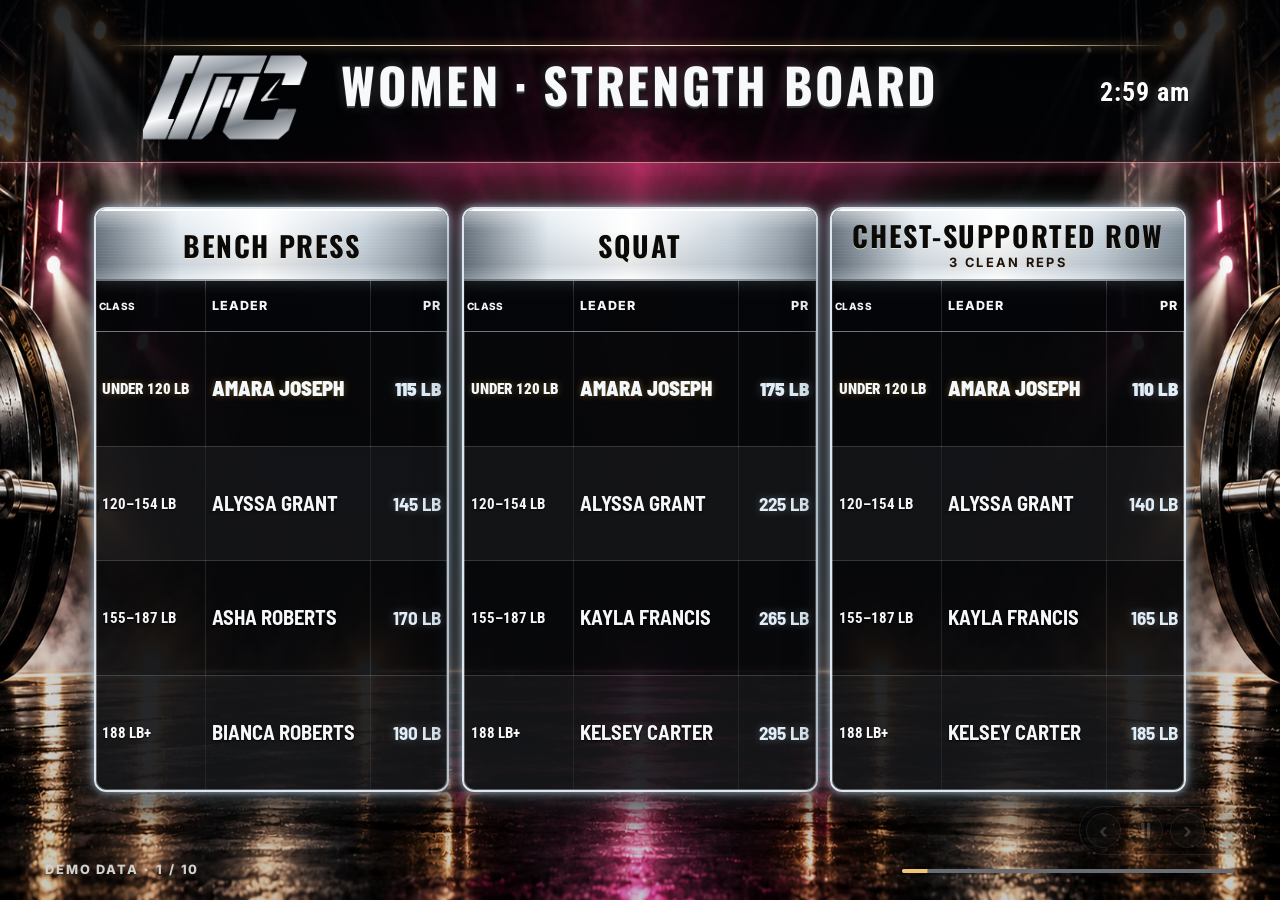
==== index.html @ 7887d88b "Load updated silver table styles" ====
<!doctype html>
<html lang="en">
<head>
  <meta charset="utf-8">
  <meta name="viewport" content="width=device-width, initial-scale=1, viewport-fit=cover">
  <meta name="theme-color" content="#08090b">
  <meta name="description" content="D’Dial Fitness Club strength leaderboard design preview with demo data.">
  <title>D’Dial Fitness Club — Leaderboard Preview</title>
  <link rel="preconnect" href="https://fonts.googleapis.com">
  <link rel="preconnect" href="https://fonts.gstatic.com" crossorigin>
  <link href="https://fonts.googleapis.com/css2?family=Barlow+Semi+Condensed:wght@600;700;800&family=Inter:wght@500;600;700;800&family=Oswald:wght@500;600;700&family=Roboto+Condensed:wght@500;600;700;800;900&display=swap" rel="stylesheet">
  <link rel="stylesheet" href="styles.css?v=silver-2">
</head>
<body>
  <video id="arenaVideo" class="arena-video" autoplay muted loop playsinline preload="metadata" poster="assets/ddial-arena-poster.jpg" aria-hidden="true" tabindex="-1">
    <source src="assets/ddial-arena-background-720p.webm" type="video/webm">
    <source src="assets/ddial-arena-background-720p.mp4" type="video/mp4">
  </video>
  <video id="sparksVideo" class="sparks-video" autoplay muted loop playsinline preload="metadata" aria-hidden="true" tabindex="-1">
    <source src="assets/arena-sparks-720p.mp4" type="video/mp4">
  </video>
  <header class="topbar">
    <div class="metal-logo" role="img" aria-label="D’Dial Fitness Club logo"></div>
    <h1 id="slideTitle">WOMEN · STRENGTH BOARD</h1>
    <time class="clock" id="clock">--:--</time>
  </header>
  <main class="board-shell"><div id="slideStage" class="slide-stage" aria-live="polite"></div></main>
  <footer class="footer-bar"><span id="slideLabel">DEMO DATA · 1 / 10</span><div class="progress-track"><div id="progressBar" class="progress-bar"></div></div></footer>
  <div class="control-panel" id="controls" aria-label="Leaderboard controls">
    <button class="control-btn" id="prevBtn" title="Previous slide" aria-label="Previous slide">‹</button>
    <button class="control-btn" id="pauseBtn" title="Pause playback" aria-label="Pause playback">Ⅱ</button>
    <button class="control-btn" id="nextBtn" title="Next slide" aria-label="Next slide">›</button>
    <button class="control-btn" id="fullscreenBtn" title="Fullscreen" aria-label="Fullscreen">⛶</button>
  </div>
  <script src="assets/records.js?v=b493afd3"></script>
  <script src="app.js?v=gold-board-1"></script>
</body>
</html>
---- styles.css ----
:root {
  --gold: #f1c476;
  --silver: #d7dde3;
  --bronze: #c58f68;
  --text: #f8f7f3;
  --muted: #b8bec4;
  --display: "Oswald", Impact, sans-serif;
  --records: "Roboto Condensed", "Arial Narrow", sans-serif;
  --names: "Barlow Semi Condensed", "Arial Narrow", sans-serif;
  --ui: "Inter", system-ui, sans-serif;
}
* { box-sizing: border-box; }
html, body { min-height: 100%; }
body {
  isolation: isolate;
  margin: 0; overflow: hidden; color: var(--text); font-family: var(--ui);
  background: #08090b url("assets/ddial-arena-poster.jpg") center / cover fixed no-repeat;
}
.arena-video, .sparks-video {
  position: fixed; inset: 0; z-index: 0;
  width: 100%; height: 100%; object-fit: cover; object-position: center;
  pointer-events: none; opacity: 0;
}
.arena-video.is-playing { opacity: 1; }
.sparks-video { z-index: 1; mix-blend-mode: screen; filter: saturate(.7); }
.sparks-video.is-playing { opacity: .20; }
body::before {
  content: ""; position: fixed; inset: 0; z-index: 2; pointer-events: none;
  background: linear-gradient(180deg, rgba(2,3,5,.16), rgba(3,4,6,.13) 55%, rgba(2,3,5,.4));
}
body::after {
  content: ""; position: fixed; inset: 0; z-index: 2; pointer-events: none; opacity: .14;
  background: repeating-linear-gradient(0deg, transparent 0 3px, rgba(255,255,255,.025) 4px 5px);
}
.topbar {
  position: relative; z-index: 5; height: 12.5vh; min-height: 92px; padding: 1.1vh 3.5vw;
  display: grid; grid-template-columns: 23% 1fr 23%; align-items: center; gap: 1vw;
  border-bottom: 1px solid rgba(220,226,231,.23);
  background: linear-gradient(180deg, rgba(4,5,7,.9), rgba(7,8,10,.55));
}
.metal-logo {
  width: min(100%, 280px); height: 100%; max-height: 94px;
  background: linear-gradient(165deg, #fcfdfe, #9299a1 22%, #f9fafc 41%, #777e85 57%, #e8eaed 76%, #9399a0);
  -webkit-mask: url("assets/dfc-logo-mask.png") left center / contain no-repeat;
  mask: url("assets/dfc-logo-mask.png") left center / contain no-repeat;
  filter: drop-shadow(0 5px 12px #000);
}
.topbar h1 {
  margin: 0; text-align: center; font: 700 clamp(24px, 3.2vw, 66px)/1 var(--display);
  letter-spacing: .055em; text-transform: uppercase; white-space: nowrap;
  color: #eceef0; text-shadow: 0 2px 14px #000;
}
.clock { justify-self: end; color: #e3e5e8; font: 700 clamp(20px, 2vw, 40px)/1 var(--records); letter-spacing: .04em; white-space: nowrap; }
.board-shell { position: relative; z-index: 3; height: 82vh; padding: 1.5vh 3.3vw 0; }
.slide-stage { position: relative; width: 100%; height: 100%; }
.slide { position: absolute; inset: 0; opacity: 0; visibility: hidden; pointer-events: none; transition: opacity .45s ease, visibility .45s; }
.slide.active { opacity: 1; visibility: visible; pointer-events: auto; }
.scene { position: relative; width: 100%; height: 100%; border-radius: 15px; overflow: hidden; border: 1px solid rgba(205,210,215,.28); background: linear-gradient(180deg, rgba(3,4,6,.17), rgba(3,4,5,.38)); box-shadow: inset 0 0 60px rgba(0,0,0,.35), 0 20px 60px #0009; }
.scene::before { content: ""; position: absolute; inset: 0; pointer-events: none; background: radial-gradient(ellipse 42% 55% at 50% 13%, rgba(255,224,174,.13), transparent), linear-gradient(90deg, transparent 49.9%, rgba(255,255,255,.028) 50%, transparent 50.1%); }
.division-scene { display: flex; flex-direction: column; align-items: center; padding: 1.4vh 3.5% 2.3vh; }
.top-three { width: 90%; height: 58%; display: flex; justify-content: center; align-items: flex-end; gap: 2%; position: relative; z-index: 1; }
.winner {
  position: relative; display: flex; flex-direction: column; align-items: center; justify-content: flex-end;
  width: 29%; height: 79%; padding: 0 1% 1%; text-align: center; min-width: 0;
  color: var(--metal); border: 2px solid var(--metal); border-bottom-width: 4px;
  clip-path: polygon(5% 0, 95% 0, 100% 6%, 100% 100%, 0 100%, 0 6%);
  background: linear-gradient(125deg, color-mix(in srgb, var(--metal) 26%, transparent), transparent 32%, #08090c 70%);
  box-shadow: inset 0 0 35px color-mix(in srgb, var(--metal) 20%, transparent);
}
.winner-1 { --metal: var(--gold); height: 100%; width: 32%; order: 2; z-index: 2; }
.winner-2 { --metal: var(--silver); order: 1; }
.winner-3 { --metal: var(--bronze); height: 76%; order: 3; }
.winner-rank { font: 900 clamp(48px, 6vw, 124px)/.84 var(--display); letter-spacing: -.02em; text-shadow: 0 2px 15px #000; }
.winner-1 .winner-rank { font-size: clamp(68px, 7vw, 150px); }
.winner-portrait { width: clamp(60px, 7vw, 135px); height: clamp(60px, 7vw, 135px); max-height: 28%; margin: 1% auto 2%; border: 3px solid var(--metal); border-radius: 50%; display: grid; place-items: center; overflow: hidden; color: #d9dbde; background: radial-gradient(circle at 50% 35%, #727984, #161a1e 74%); box-shadow: 0 0 25px color-mix(in srgb, var(--metal) 35%, transparent); }
.winner-portrait svg { width: 74%; height: 78%; align-self: end; }
.winner-portrait img { display: block; width: 100%; height: 100%; object-fit: cover; }
.winner h2 { margin: 0; max-width: 100%; color: #fafbfc; font: 800 clamp(17px, 1.9vw, 38px)/1 var(--display); text-transform: uppercase; white-space: nowrap; overflow: hidden; text-overflow: ellipsis; }
.winner-total { font: 900 clamp(20px, 2.45vw, 48px)/1 var(--display); white-space: nowrap; margin-top: .5vh; }
.winner-lifts { color: #c8c9c9; font: 700 clamp(9px, .79vw, 17px)/1.1 var(--ui); white-space: nowrap; margin-top: .4vh; }
.crown { position: absolute; top: 0; width: 18%; height: 15%; color: var(--gold); filter: drop-shadow(0 0 10px #dba858); }
.crown svg { width: 100%; height: 100%; }
.fourth-rank { position: relative; z-index: 1; width: 48%; height: 8%; min-height: 40px; margin: 1.5vh 0 1vh; }
.rank-columns { position: relative; z-index: 1; width: 100%; height: 27%; display: grid; grid-template-columns: 1fr 1fr; gap: 3%; }
.rank-column { display: grid; grid-template-rows: repeat(3, 1fr); gap: .6vh; min-height: 0; }
.rank-row { display: grid; grid-template-columns: 8% 1fr auto; align-items: center; gap: 2%; padding: .2vh 2.5%; height: 100%; min-height: 0; border: 1px solid rgba(190,196,202,.58); border-radius: 5px; background: linear-gradient(165deg, rgba(127,131,135,.43), rgba(15,17,19,.84) 36%, rgba(67,69,72,.54)); }
.rank-number { color: #e5e6e7; font: 900 clamp(20px, 2vw, 42px)/1 var(--display); }
.rank-name { color: #f5f6f7; font: 800 clamp(16px, 1.5vw, 31px)/1 var(--display); text-transform: uppercase; white-space: nowrap; overflow: hidden; text-overflow: ellipsis; }
.rank-row strong { color: var(--gold); font: 800 clamp(17px, 1.6vw, 34px)/1 var(--display); white-space: nowrap; }
.scoring-note { position: absolute; bottom: .35vh; left: 0; width: 100%; text-align: center; color: #c5c4c1; font: 700 clamp(9px, .72vw, 15px)/1 var(--ui); letter-spacing: .15em; }
.exercise-scene { padding: 3vh 1.8vw 2vh; }
.exercise-grid { display: grid; grid-template-columns: repeat(3, minmax(0, 1fr)); gap: 1.2vw; height: 94%; position: relative; z-index: 1; }
.exercise-table { min-width: 0; border: 1px solid rgba(205,210,214,.52); border-radius: 10px; overflow: hidden; background: rgba(4,5,7,.78); }
.exercise-table h2 { margin: 0; padding: .8vh 1vw; background: linear-gradient(90deg, #d4a863, #f4d696 46%, #ae7d43); color: #12100e; font: 900 clamp(25px, 2.35vw, 48px)/1 var(--display); text-align: center; letter-spacing: .055em; }
.exercise-table table { width: 100%; height: calc(100% - 4.4vh); border-collapse: collapse; table-layout: fixed; }
.exercise-table th { color: #bfc2c5; font: 800 clamp(11px, .9vw, 18px)/1 var(--ui); text-align: left; letter-spacing: .08em; border-bottom: 1px solid #91979e; }
.exercise-table th, .exercise-table td { padding: .25vh .32vw; white-space: nowrap; overflow: hidden; text-overflow: ellipsis; }
.exercise-table th:nth-child(1), .exercise-table td:nth-child(1) { width: 8%; text-align: center; }
.exercise-table th:nth-child(2), .exercise-table td:nth-child(2) { width: 35%; }
.exercise-table th:nth-child(3), .exercise-table td:nth-child(3) { width: 33%; }
.exercise-table th:nth-child(4), .exercise-table td:nth-child(4) { width: 24%; text-align: right; }
.exercise-table td { color: #f0f1f2; border-bottom: 1px solid rgba(205,210,215,.15); font: 700 clamp(12px, 1.04vw, 22px)/1 var(--display); }
.exercise-table tr:nth-child(even) td { background: rgba(219,223,228,.055); }
.exercise-table tbody tr:first-child td { color: var(--gold); font-weight: 900; }
.exercise-table td:last-child { color: #f3d79e; }
.footer-bar { position: relative; z-index: 3; height: 5.5vh; display: flex; align-items: center; justify-content: space-between; padding: 0 3.5vw; color: #d1d1d0; font: 800 clamp(11px, 1vw, 20px)/1 var(--ui); letter-spacing: .15em; }
.progress-track { width: min(26vw, 360px); height: 4px; border-radius: 8px; background: #686d73; overflow: hidden; }
.progress-bar { display: block; width: 100%; height: 100%; transform-origin: left; transform: scaleX(0); background: var(--gold); }
.control-panel { position: fixed; z-index: 20; right: 2vw; bottom: 5vh; display: flex; gap: 7px; padding: 6px; border: 1px solid #666b70; border-radius: 999px; background: #08090be8; opacity: .2; transition: opacity .2s; }
.control-panel:hover, .control-panel:focus-within { opacity: 1; }
.control-btn { cursor: pointer; width: 35px; height: 35px; border-radius: 50%; border: 1px solid #787d82; background: #212326; color: #f3f3f3; font: 700 21px/1 var(--ui); }
.control-btn:hover { color: var(--gold); border-color: var(--gold); }
@media (max-width: 1050px) {
  .topbar { grid-template-columns: 19% 1fr 18%; }
  .winner-lifts { display: none; }
  .exercise-table td { font-size: 1.3vw; }
}
@media (max-width: 700px) {
  body { overflow: auto; }
  .topbar { min-height: 68px; height: 9vh; padding: 6px 3vw; grid-template-columns: 19% 1fr 19%; }
  .topbar h1 { font-size: clamp(15px, 4vw, 24px); white-space: normal; }
  .clock { font-size: clamp(13px, 3.2vw, 18px); }
  .board-shell { height: max(84vh, 650px); padding: 1vh 2vw 0; }
  .division-scene { padding: 1vh 2% 2vh; }
  .top-three { width: 100%; height: 47%; gap: 1%; }
  .winner { width: 32%; padding-bottom: 4px; }
  .winner-1 { width: 34%; }
  .winner-rank, .winner-1 .winner-rank { font-size: clamp(39px, 10vw, 75px); }
  .winner-portrait { width: clamp(46px, 13vw, 80px); height: clamp(46px, 13vw, 80px); }
  .winner h2 { font-size: clamp(12px, 3.2vw, 22px); white-space: normal; }
  .winner-total { font-size: clamp(15px, 4vw, 27px); }
  .fourth-rank { width: 100%; height: 7%; }
  .rank-columns { height: 40%; grid-template-columns: 1fr; gap: .5vh; }
  .rank-column { gap: .5vh; }
  .rank-number { font-size: 20px; }
  .rank-name { font-size: clamp(15px, 3.6vw, 24px); }
  .rank-row strong { font-size: clamp(15px, 3.7vw, 23px); }
  .exercise-scene { overflow: auto; padding: 10px; }
  .exercise-grid { display: flex; flex-direction: column; height: auto; gap: 12px; padding-bottom: 20px; }
  .exercise-table { min-height: 360px; }
  .exercise-table h2 { font-size: 28px; }
  .exercise-table table { height: 320px; }
  .exercise-table td { font-size: 15px; }
  .footer-bar { min-height: 40px; }
}

/* Supplied gold, silver, and bronze podium artwork. Names and scores remain live text. */
.top-three { width: 94%; gap: 0; }
.winner, .winner-1, .winner-2, .winner-3 {
  display: block; flex: none; padding: 0; border: 0; clip-path: none;
  background: none; box-shadow: none; overflow: visible;
}
.winner-1 { width: 36%; height: 100%; }
.winner-2 { width: 32%; height: 86%; }
.winner-3 { width: 32%; height: 86%; }
.medal-art { display: block; width: 100%; height: 100%; object-fit: contain; }
.winner h2, .winner-total {
  position: absolute; left: 21%; width: 58%; margin: 0; padding: 0 2px;
  overflow: hidden; text-overflow: ellipsis; white-space: nowrap;
  text-align: center; text-shadow: 0 2px 4px #000, 0 0 8px #000;
}
.winner h2 { top: 60%; color: #f6f6f4; font-size: clamp(12px, 1.08vw, 22px); line-height: 1.1; }
.winner-total { top: 67%; color: #ffe0a1; font-size: clamp(17px, 1.7vw, 34px); line-height: 1.1; }
.winner-2 h2 { top: 60.5%; }
.winner-2 .winner-total { top: 73%; }
.winner-3 h2 { top: 59.6%; }
.winner-3 .winner-total { top: 68%; }
.winner-2 .winner-total { color: #e6e9ed; }
.winner-3 .winner-total { color: #e8b999; }
.winner-photo {
  position: absolute; left: 38%; top: 38%; width: 24%; height: 21%;
  border-radius: 46%; object-fit: cover; background: #151719;
}
.winner-2 .winner-photo, .winner-3 .winner-photo { top: 39%; }
@media (max-width: 700px) {
  .top-three { width: 100%; gap: 0; }
  .winner-1 { width: 36%; height: 100%; }
  .winner-2, .winner-3 { width: 32%; height: 82%; }
  .winner h2 { font-size: clamp(8px, 2.4vw, 16px); white-space: nowrap; }
  .winner-total { font-size: clamp(11px, 3vw, 20px); }
}

/* Taller transparent plaques keep the arena visible around the podium. */
.winner { display: flex; align-items: flex-end; justify-content: center; }
.podium-visual { position: relative; width: min(100%, 33vh); aspect-ratio: 700 / 929; flex: none; }
.winner-2 .podium-visual, .winner-3 .podium-visual { width: min(100%, 27.5vh); }
.medal-art { width: 100%; height: 100%; object-fit: fill; }
.winner-photo-frame {
  position: absolute; left: 33%; top: 36%; width: 34%; height: 25%;
  display: grid; place-items: end center; overflow: hidden;
  border-radius: 45% 45% 16% 16%; color: #dce0e4;
  background: linear-gradient(180deg, rgba(232,233,236,.12), rgba(0,0,0,.16));
  filter: drop-shadow(0 0 6px rgba(255,255,255,.25));
}
.winner-photo-frame svg { width: 100%; height: 100%; }
.winner-photo-frame img { width: 100%; height: 100%; object-fit: cover; }
.podium-visual h2 { top: 66.8%; left: 29%; width: 42%; font-size: clamp(8px, 1.02vw, 21px); line-height: 1.1; }
.podium-visual .winner-total { top: 74.5%; left: 26%; width: 48%; font-size: clamp(12px, 1.58vw, 32px); line-height: 1.1; }
.winner-2 .podium-visual h2, .winner-3 .podium-visual h2 { top: 66.8%; }
.winner-2 .podium-visual .winner-total, .winner-3 .podium-visual .winner-total { top: 74.5%; }
@media (max-width: 700px) {
  .podium-visual { width: min(100%, 33vh); }
  .winner-2 .podium-visual, .winner-3 .podium-visual { width: min(100%, 27.5vh); }
  .podium-visual h2 { font-size: clamp(7px, 2vw, 14px); }
  .podium-visual .winner-total { font-size: clamp(9px, 2.7vw, 18px); }
}

/* Keep the transparent plaques as one centered group, grounded in the arena. */
.top-three {
  width: min(100%, 96vh, 960px);
  display: grid;
  grid-template-columns: 1fr 1.16fr 1fr;
  gap: clamp(0px, .7vw, 12px);
  align-items: end;
  justify-items: center;
}
.winner, .winner-1, .winner-2, .winner-3 {
  width: 100%;
  justify-content: center;
  min-width: 0;
}
.winner-1 { height: 100%; }
.winner-2, .winner-3 { height: 86%; }
.podium-visual {
  isolation: isolate;
  filter: drop-shadow(0 16px 14px rgba(0,0,0,.8));
}
.podium-visual::before {
  content: "";
  position: absolute;
  left: 7%; bottom: 0;
  width: 86%; height: 8%;
  transform: translateY(38%) scaleX(1.28);
  border-radius: 50%;
  background: radial-gradient(ellipse, rgba(0,0,0,.9), rgba(0,0,0,.46) 45%, transparent 75%);
  filter: blur(7px);
  pointer-events: none;
}
.medal-art { position: relative; z-index: 1; }
.winner-photo-frame, .podium-visual h2, .podium-visual .winner-total { z-index: 2; }
.winner-1 .medal-art { filter: drop-shadow(0 0 7px rgba(241,196,118,.2)); }
.winner-2 .medal-art { filter: drop-shadow(0 0 6px rgba(215,221,227,.16)); }
.winner-3 .medal-art { filter: drop-shadow(0 0 6px rgba(197,143,104,.16)); }

/* Each slide resolves quickly, then remains still for the reading period. */
.slide.active .scene { animation: arenaEnter .5s ease-out both; }
.topbar h1.title-enter { animation: titleEnter .4s ease-out .12s both; }
.slide.active .winner-2, .slide.active .winner-3 {
  animation: podiumRise .46s cubic-bezier(.2,.8,.2,1) .32s both;
}
.slide.active .winner-1 {
  animation: podiumRise .5s cubic-bezier(.2,.8,.2,1) .64s both;
}
.winner-1 .podium-visual::after {
  content: "";
  position: absolute; z-index: 3; inset: 0;
  background: linear-gradient(108deg, transparent 35%, rgba(255,242,200,.28) 49%, transparent 63%);
  -webkit-mask: url("assets/podium-gold-tall.webp") center / 100% 100% no-repeat;
  mask: url("assets/podium-gold-tall.webp") center / 100% 100% no-repeat;
  transform: translateX(-120%);
  pointer-events: none;
}
.slide.active .winner-1 .podium-visual::after { animation: goldSweep .55s ease-in-out .91s both; }
.slide.active .rank-row {
  animation: rowEnter .26s ease-out both;
  animation-delay: calc(.72s + var(--rank-step) * .065s);
}
.slide.active .exercise-table { animation: tableEnter .36s ease-out both; }
.slide.active .exercise-table:nth-child(1) { animation-delay: .22s; }
.slide.active .exercise-table:nth-child(2) { animation-delay: .44s; }
.slide.active .exercise-table:nth-child(3) { animation-delay: .66s; }
.slide.active .exercise-table tbody tr:first-child td { animation: firstRowGlow .6s ease-out both; }
.slide.active .exercise-table:nth-child(1) tbody tr:first-child td { animation-delay: .58s; }
.slide.active .exercise-table:nth-child(2) tbody tr:first-child td { animation-delay: .8s; }
.slide.active .exercise-table:nth-child(3) tbody tr:first-child td { animation-delay: 1.02s; }
@keyframes arenaEnter { from { opacity: 0; } to { opacity: 1; } }
@keyframes titleEnter { from { opacity: 0; transform: translateY(5px); } to { opacity: 1; transform: translateY(0); } }
@keyframes podiumRise { from { opacity: 0; transform: translateY(16px); } to { opacity: 1; transform: translateY(0); } }
@keyframes goldSweep {
  0% { transform: translateX(-120%); opacity: 0; }
  20%, 80% { opacity: 1; }
  100% { transform: translateX(120%); opacity: 0; }
}
@keyframes rowEnter { from { opacity: 0; transform: translateY(5px); } to { opacity: 1; transform: translateY(0); } }
@keyframes tableEnter { from { opacity: 0; transform: translateY(8px); } to { opacity: 1; transform: translateY(0); } }
@keyframes firstRowGlow {
  from { background-color: rgba(241,196,118,.2); box-shadow: inset 0 0 12px rgba(241,196,118,.16); }
  to { background-color: transparent; box-shadow: none; }
}
@media (max-width: 700px) {
  .top-three { width: 100%; gap: 0; }
  .winner-2, .winner-3 { height: 82%; }
}
@media (prefers-reduced-motion: reduce) {
  .arena-video, .sparks-video { display: none; }
  .slide { transition: none; }
  .slide.active .scene, .topbar h1.title-enter,
  .slide.active .winner, .slide.active .winner-1 .podium-visual::after,
  .slide.active .rank-row, .slide.active .exercise-table,
  .slide.active .exercise-table tbody tr:first-child td { animation: none; }
  .control-panel { transition: none; }
}

/* The arena stays full bleed; the division is indicated below the header. */
body[data-sex="female"] {
  --division-glow: rgba(255, 77, 160, .32);
  --division-line: rgba(255, 105, 174, .22);
}
body[data-sex="male"] {
  --division-glow: rgba(60, 151, 255, .34);
  --division-line: rgba(103, 177, 255, .24);
}
.board-shell::before {
  content: "";
  position: absolute; z-index: 4;
  top: 0; left: 0; right: 0; height: 15vh;
  pointer-events: none;
  background:
    radial-gradient(ellipse 43% 75% at 50% 0, var(--division-glow, transparent), transparent 80%),
    linear-gradient(90deg, transparent 12%, var(--division-line, transparent) 50%, transparent 88%) top / 100% 2px no-repeat;
  filter: blur(5px);
}
.scene {
  border: 0;
  border-radius: 0;
  background: transparent;
  box-shadow: none;
}
.scene::before {
  background: radial-gradient(ellipse 42% 55% at 50% 13%, rgba(255,224,174,.08), transparent);
}

/* Float only the gold plaque; its floor shadow stays anchored. */
.winner-1::before {
  content: "";
  position: absolute; z-index: -1;
  bottom: -5px; left: 12%; width: 76%; height: 23px;
  border-radius: 50%;
  background: radial-gradient(ellipse, rgba(0,0,0,.88), rgba(0,0,0,.38) 50%, transparent 78%);
  filter: blur(8px);
  pointer-events: none;
}
.winner-1 .podium-visual::before { opacity: 0; }
.slide.active .winner-1 .podium-visual {
  animation: goldFloat 3.6s ease-in-out 1.2s infinite;
}
@keyframes goldFloat {
  0%, 100% { transform: translateY(0); }
  50% { transform: translateY(-8px); }
}
@media (prefers-reduced-motion: reduce) {
  .slide.active .winner-1 .podium-visual { animation: none; }
}

/* Three equal lift boards replace combined rankings on every slide. */
.topbar h1 {
  color: #fff;
  text-shadow: 0 2px 5px #000, 0 0 18px rgba(239,246,255,.48);
}
.clock { color: #f8fbff; text-shadow: 0 2px 5px #000, 0 0 12px rgba(228,240,251,.3); }
.exercise-scene,
.division-scene,
.summary-scene {
  display: block;
  padding: clamp(20px, 4.5vh, 58px) 1.6vw clamp(20px, 5vh, 62px);
}
.exercise-grid {
  width: 91%;
  height: 100%;
  margin-inline: auto;
  display: grid;
  grid-template-columns: repeat(3, minmax(0, 1fr));
  gap: clamp(10px, .85vw, 18px);
  align-items: stretch;
}
.exercise-table {
  display: flex;
  flex-direction: column;
  min-height: 0;
  border: 1px solid rgba(249,207,125,.78);
  border-radius: 8px;
  background:
    linear-gradient(130deg, rgba(255,255,255,.06), transparent 28%, rgba(200,212,224,.025) 68%, transparent),
    linear-gradient(160deg, rgba(27,31,37,.97), rgba(8,11,16,.96) 35%, rgba(22,26,32,.96));
  box-shadow: inset 0 1px rgba(255,245,206,.4), 0 19px 44px rgba(0,0,0,.6), 0 0 18px rgba(225,163,65,.16);
}
.table-title {
  min-height: clamp(85px, 13vh, 142px);
  display: flex;
  flex-direction: column;
  align-items: center;
  justify-content: center;
  padding: 1vh .7vw;
  border-bottom: 2px solid rgba(255,233,179,.8);
  background:
    linear-gradient(165deg, rgba(255,252,224,.82), transparent 21%, rgba(255,244,202,.27) 42%, transparent 53%),
    linear-gradient(105deg, #93642c, #f8d991 35%, #b9863e 62%, #f5cf80 84%, #805525);
  box-shadow: inset 0 2px rgba(255,248,218,.9), inset 0 -10px 16px rgba(71,42,13,.19), 0 4px 22px rgba(248,195,104,.26);
}
.exercise-table h2 {
  padding: 0;
  background: none;
  color: #241809;
  font: 700 clamp(26px, 2.2vw, 45px)/1.08 var(--display);
  text-align: center;
  text-wrap: balance;
  letter-spacing: .045em;
  text-shadow: 0 1px 0 rgba(255,250,223,.64), 0 2px 2px rgba(70,39,11,.2);
}
.table-title span {
  margin-top: .8vh;
  color: #463017;
  font: 700 clamp(11px, 1vw, 18px)/1 var(--ui);
  letter-spacing: .18em;
}
.exercise-table table {
  width: 100%;
  height: auto;
  flex: 1;
  table-layout: fixed;
  border-collapse: collapse;
}
.exercise-table thead { height: 10%; }
.exercise-table th {
  padding: .7vh .75vw;
  color: #e4e8ed;
  border-bottom: 1px solid rgba(244,198,116,.42);
  background: rgba(255,255,255,.025);
  font: 700 clamp(12px, .98vw, 20px)/1 var(--ui);
  letter-spacing: .13em;
}
.exercise-table th:first-child {
  padding-inline: .2vw;
  font-size: clamp(10px, .78vw, 15px);
  letter-spacing: .04em;
}
.exercise-table tbody tr { height: 22.5%; }
.exercise-table tbody tr:nth-child(even) td { background: rgba(196,207,220,.065); }
.exercise-table tbody tr:first-child {
  background: rgba(180,193,207,.055);
}
.exercise-table td {
  padding: .7vh .75vw;
  border-bottom: 1px solid rgba(207,216,227,.22);
  color: #fff;
  font: 800 clamp(22px, 1.8vw, 36px)/1.05 var(--records);
  text-transform: uppercase;
  overflow: hidden;
  text-overflow: ellipsis;
  white-space: nowrap;
  text-shadow: 0 1px 3px #000, 0 0 8px rgba(235,241,249,.12);
}
.exercise-table td:nth-child(2), .exercise-table td:last-child { font-family: var(--names); }
.exercise-table tbody tr:last-child td { border-bottom: 0; }
.exercise-table th:nth-child(1), .exercise-table td:nth-child(1) { width: 16%; text-align: center; }
.exercise-table th:nth-child(2), .exercise-table td:nth-child(2) { width: 59%; text-align: left; }
.exercise-table th:nth-child(3), .exercise-table td:nth-child(3) { width: 25%; text-align: right; }
.exercise-table td:last-child { color: #f8fbff; white-space: nowrap; }
.exercise-table tbody tr:first-child td {
  color: #fff;
  text-shadow: 0 2px 5px rgba(0,0,0,.8);
}
.exercise-table tbody tr:first-child td:last-child { color: #fff; }
.rank-badge {
  display: inline-grid;
  place-items: center;
  width: clamp(28px, 2.3vw, 47px);
  aspect-ratio: 1;
  border: 1px solid rgba(229,239,250,.68);
  border-radius: 50%;
  background: radial-gradient(circle at 32% 22%, rgba(255,255,255,.2), rgba(49,59,70,.2) 57%, rgba(3,5,9,.35));
  box-shadow: inset 0 1px rgba(255,255,255,.3), 0 0 9px rgba(218,233,246,.17);
}
.exercise-table tbody tr:first-child .rank-badge {
  border-color: rgba(238,245,252,.75);
  background: radial-gradient(circle at 36% 22%, rgba(255,255,255,.25), rgba(67,80,93,.18) 60%, rgba(3,5,9,.35));
  box-shadow: inset 0 1px rgba(255,255,255,.4), 0 0 10px rgba(218,233,246,.2);
}
.slide.active .exercise-table tbody tr:first-child td {
  animation: none;
}
@keyframes goldTypeGlow {
  0%, 100% { text-shadow: 0 1px 2px #000, 0 0 8px rgba(255,194,88,.43), 0 0 16px rgba(255,175,53,.2); }
  50% { text-shadow: 0 1px 2px #000, 0 0 12px rgba(255,218,134,.82), 0 0 26px rgba(255,184,57,.42); }
}
.summary-table th:nth-child(1), .summary-table td:nth-child(1) { width: 31%; text-align: left; }
.summary-table th:nth-child(2), .summary-table td:nth-child(2) { width: 47%; }
.summary-table th:nth-child(3), .summary-table td:nth-child(3) { width: 22%; }
.summary-table td { font-size: clamp(19px, 1.45vw, 29px); }
.summary-table td:first-child { font-size: clamp(15px, 1.1vw, 23px); }
.summary-table td:last-child { font-size: clamp(18px, 1.35vw, 28px); }
.summary-table td:first-child { font-weight: 700; }
.summary-table th, .summary-table td { padding-inline: .5vw; }
@media (max-width: 1050px) {
  .exercise-table td { font-size: clamp(14px, 1.5vw, 22px); }
  .summary-table td:first-child { font-size: clamp(12px, 1.18vw, 19px); }
}
@media (max-width: 700px) {
  .board-shell { height: 1210px; padding: 10px 2vw 0; }
  .exercise-scene, .division-scene, .summary-scene { padding: 15px 2vw; overflow: visible; }
  .exercise-grid { display: flex; flex-direction: column; width: 100%; height: 100%; gap: 12px; padding: 0; }
  .exercise-table { min-height: 0; flex: 1; }
  .table-title { min-height: 58px; padding: 8px; }
  .exercise-table h2 { font-size: 27px; }
  .exercise-table table { height: auto; }
  .exercise-table td { font-size: clamp(14px, 3.8vw, 20px); }
  .summary-table td:first-child { font-size: clamp(12px, 3.2vw, 17px); }
  .exercise-table th, .exercise-table td { padding: 3px 7px; }
  .rank-badge { width: 28px; }
}
@media (prefers-reduced-motion: reduce) {
  .slide.active .exercise-table tbody tr:first-child td { animation: none; }
}



/* Table palette and finish from the final two slides in preview v3.
   Keep the current data, columns, slide order, and TV-sized type. */
.exercise-table {
  border: 1px solid rgba(243, 205, 126, .88);
  border-radius: 10px;
  background: rgba(4, 5, 7, .82);
  box-shadow: 0 0 15px rgba(255, 193, 73, .24);
}
.table-title {
  box-sizing: border-box;
  height: clamp(72px, 7.5vh, 94px);
  min-height: clamp(72px, 7.5vh, 94px);
  flex: 0 0 clamp(72px, 7.5vh, 94px);
  padding: .5vh 1vw;
  border-bottom: 0;
  background:
    linear-gradient(163deg, rgba(255, 255, 249, .72), transparent 28%, rgba(255, 255, 255, .12) 49%, transparent 59%),
    linear-gradient(90deg, #e2a13b, #ffe29a 27%, #fff2bc 48%, #f8c95e 72%, #dc902b);
  box-shadow: inset 0 2px 0 rgba(255, 251, 223, .96), inset 0 -3px 0 rgba(100, 54, 7, .31), 0 3px 18px rgba(255, 194, 77, .4);
}
.exercise-table h2 {
  color: #201308;
  font-weight: 900;
  letter-spacing: .055em;
  text-shadow: none;
}
.table-title span { color: #201308; }
.exercise-table th {
  color: #bfc2c5;
  border-bottom: 1px solid #91979e;
  background: transparent;
  font-weight: 800;
  letter-spacing: .08em;
}
.exercise-table tbody tr:first-child { background: transparent; }
.exercise-table tbody tr:nth-child(even) td { background: rgba(219, 223, 228, .055); }
.exercise-table td {
  color: #f0f1f2;
  border-bottom: 1px solid rgba(205, 210, 215, .15);
  font-weight: 700;
  text-shadow: none;
}
.exercise-table tbody tr:first-child td {
  color: #ffdc83;
  font-weight: 900;
  text-shadow: 0 0 7px rgba(255, 189, 63, .35);
}
.exercise-table td:last-child,
.exercise-table tbody tr:first-child td:last-child { color: #ffe29a; }
.rank-badge,
.exercise-table tbody tr:first-child .rank-badge {
  width: auto;
  aspect-ratio: auto;
  border: 0;
  border-radius: 0;
  background: none;
  box-shadow: none;
}
@media (max-width: 700px) {
  .table-title { height: 78px; min-height: 78px; flex-basis: 78px; padding: 8px; }
}



/* Arena and table treatment based on the approved Strength Board mockup. */
body {
  background: #050609 url("assets/ddial-arena-reference.jpg") center center / 100% 100% fixed no-repeat;
}
body[data-sex="male"] {
  background-image: url("assets/ddial-arena-reference-men.jpg");
}
.arena-video, .sparks-video, .arena-video.is-playing, .sparks-video.is-playing {
  display: none;
}
body::before {
  background: linear-gradient(180deg, rgba(0,0,0,.1), transparent 28%, rgba(0,0,0,.16) 72%, rgba(0,0,0,.22));
}
.topbar {
  height: 18vh;
  min-height: 116px;
  padding: 2vh 3.5vw 1.2vh;
  border-bottom: 1px solid var(--division-line, rgba(255,105,174,.4));
  background: linear-gradient(180deg, rgba(1,2,4,.83), rgba(3,4,7,.72) 80%, rgba(7,4,10,.44));
  box-shadow: 0 1px 0 rgba(255,226,174,.45), 0 2px 18px var(--division-glow, rgba(255,77,160,.22));
}
.topbar::before {
  content: "";
  position: absolute;
  top: 5vh; left: 8%; right: 8%;
  height: 1px;
  pointer-events: none;
  background: linear-gradient(90deg, transparent, #f8dcb0 13%, #fff6df 50%, #f8dcb0 87%, transparent);
  box-shadow: 0 0 9px #ffc56f;
}
.topbar h1 {
  font-size: clamp(28px, 3.8vw, 72px);
  color: #f8f9fa;
  text-shadow: 0 2px 1px #4b5058, 0 5px 8px #000, 0 0 12px rgba(255,255,255,.28);
}
.clock {
  color: #fff;
  text-shadow: 0 2px 4px #000, 0 0 10px rgba(255,255,255,.3);
}
.board-shell {
  height: 76vh;
  padding: 0;
}
.board-shell::before {
  top: 0;
  height: 7vh;
  background: radial-gradient(ellipse 40% 80% at 50% 0, var(--division-glow, transparent), transparent 85%);
  filter: blur(8px);
}
.exercise-scene, .division-scene, .summary-scene {
  padding: 5vh 0 6vh;
}
.exercise-grid {
  width: 85.3%;
  gap: 1vw;
}
.exercise-table {
  border: 2px solid #DCE7EF;
  border-radius: 12px;
  background: linear-gradient(180deg, rgba(5,6,8,.93), rgba(9,10,13,.91));
  box-shadow: inset 0 0 0 1px rgba(245,250,255,.3), 0 0 9px rgba(210,230,245,.7), 0 0 28px rgba(175,205,230,.35), 0 18px 42px rgba(0,0,0,.72);
}
.table-title {
  background:
    repeating-linear-gradient(0deg, rgba(255,255,255,.035) 0 1px, transparent 1px 3px),
    linear-gradient(180deg, rgba(255,255,255,.5), transparent 29%, rgba(40,50,60,.12) 77%, rgba(255,255,255,.2)),
    linear-gradient(90deg, #68737E, #E2EAF0 24%, #FFFFFF 47%, #CCD6DE 76%, #7D8994);
  box-shadow: inset 0 2px rgba(255,255,255,.95), inset 0 -2px rgba(50,60,70,.45), 0 3px 12px rgba(200,220,235,.46);
}
.exercise-table h2 {
  color: #0b0a09;
  font-weight: 900;
  text-shadow: 0 1px rgba(255,247,213,.6);
}
.exercise-table th {
  color: #f3f5f7;
  border-bottom: 1px solid rgba(231,235,240,.48);
  background: rgba(4,5,8,.68);
  font-weight: 800;
}
.exercise-table th:not(:last-child), .exercise-table td:not(:last-child) {
  border-right: 1px solid rgba(207,215,226,.13);
}
.exercise-table td {
  color: #f6f7f9;
  border-bottom: 1px solid rgba(219,225,233,.22);
  text-shadow: 0 1px 2px rgba(0,0,0,.85);
}
.exercise-table tbody tr:nth-child(even) td { background: rgba(209,218,229,.055); }
.exercise-table tbody tr:first-child td { color: #F2F8FC; }
.exercise-table td:last-child, .exercise-table tbody tr:first-child td:last-child {
  color: #E2EEF7;
  text-shadow: 0 0 8px rgba(205,228,245,.33);
}
@media (max-width: 700px) {
  .topbar { height: 116px; min-height: 116px; }
  .board-shell { height: 1094px; }
  .exercise-scene, .division-scene, .summary-scene { padding: 24px 2vw; }
  .exercise-grid { width: 100%; gap: 12px; }
}

/* Scale the reference masthead and summary records for TV viewing. */
.metal-logo { margin-left: 7.7vw; transform: translateY(2vh); }
.topbar h1 { transform: translateY(1vh); }
.clock { margin-right: 3.5vw; transform: translateY(1vh); }
.summary-table td { font-size: clamp(20px, 1.6vw, 33px); }
.summary-table td:first-child { font-size: clamp(15px, 1.2vw, 24px); }
.summary-table td:last-child { font-size: clamp(19px, 1.48vw, 30px); }
@media (max-width: 700px) {
  .metal-logo { margin-left: 0; transform: none; }
  .clock { margin-right: 0; transform: none; }
  .topbar h1 { transform: none; }
}
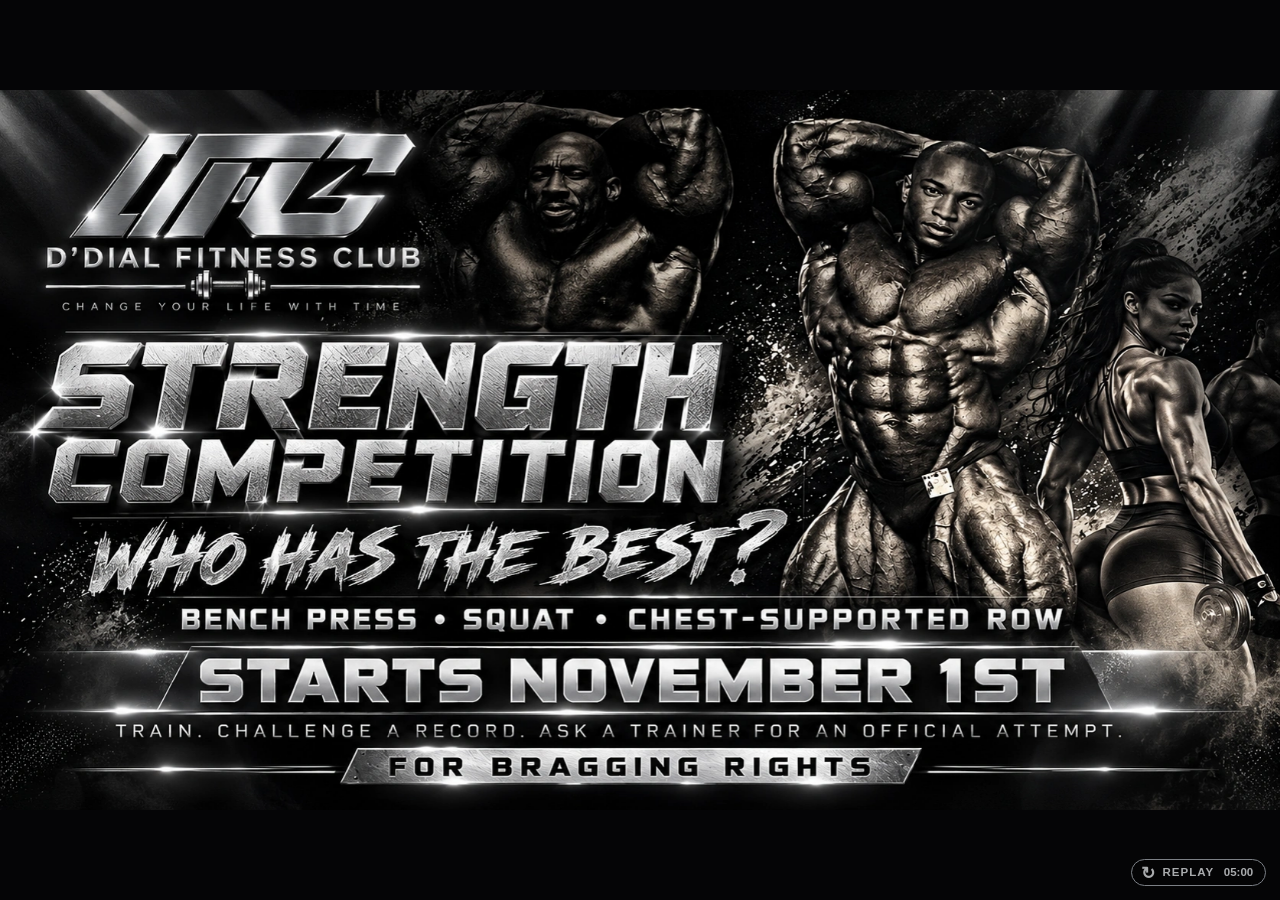
==== commit 8cb707fd: "Show animated strength competition teaser only" ====
--- a/index.html
+++ b/index.html
@@ -3,37 +3,35 @@
 <head>
   <meta charset="utf-8">
   <meta name="viewport" content="width=device-width, initial-scale=1, viewport-fit=cover">
-  <meta name="theme-color" content="#08090b">
-  <meta name="description" content="D’Dial Fitness Club strength leaderboard design preview with demo data.">
-  <title>D’Dial Fitness Club — Leaderboard Preview</title>
-  <link rel="preconnect" href="https://fonts.googleapis.com">
-  <link rel="preconnect" href="https://fonts.gstatic.com" crossorigin>
-  <link href="https://fonts.googleapis.com/css2?family=Barlow+Semi+Condensed:wght@600;700;800&family=Inter:wght@500;600;700;800&family=Oswald:wght@500;600;700&family=Roboto+Condensed:wght@500;600;700;800;900&display=swap" rel="stylesheet">
-  <link rel="stylesheet" href="styles.css?v=silver-2">
+  <meta name="theme-color" content="#050506">
+  <meta name="description" content="D’Dial Fitness Club strength competition starts November 1st. Bench press, squat and chest-supported row. For bragging rights.">
+  <title>D’Dial Fitness Club — Strength Competition</title>
+  <link rel="preload" as="image" href="assets/strength-competition-exact.webp">
+  <link rel="stylesheet" href="teaser.css?v=2">
 </head>
 <body>
-  <video id="arenaVideo" class="arena-video" autoplay muted loop playsinline preload="metadata" poster="assets/ddial-arena-poster.jpg" aria-hidden="true" tabindex="-1">
-    <source src="assets/ddial-arena-background-720p.webm" type="video/webm">
-    <source src="assets/ddial-arena-background-720p.mp4" type="video/mp4">
-  </video>
-  <video id="sparksVideo" class="sparks-video" autoplay muted loop playsinline preload="metadata" aria-hidden="true" tabindex="-1">
-    <source src="assets/arena-sparks-720p.mp4" type="video/mp4">
-  </video>
-  <header class="topbar">
-    <div class="metal-logo" role="img" aria-label="D’Dial Fitness Club logo"></div>
-    <h1 id="slideTitle">WOMEN · STRENGTH BOARD</h1>
-    <time class="clock" id="clock">--:--</time>
-  </header>
-  <main class="board-shell"><div id="slideStage" class="slide-stage" aria-live="polite"></div></main>
-  <footer class="footer-bar"><span id="slideLabel">DEMO DATA · 1 / 10</span><div class="progress-track"><div id="progressBar" class="progress-bar"></div></div></footer>
-  <div class="control-panel" id="controls" aria-label="Leaderboard controls">
-    <button class="control-btn" id="prevBtn" title="Previous slide" aria-label="Previous slide">‹</button>
-    <button class="control-btn" id="pauseBtn" title="Pause playback" aria-label="Pause playback">Ⅱ</button>
-    <button class="control-btn" id="nextBtn" title="Next slide" aria-label="Next slide">›</button>
-    <button class="control-btn" id="fullscreenBtn" title="Fullscreen" aria-label="Fullscreen">⛶</button>
-  </div>
-  <script src="assets/records.js?v=b493afd3"></script>
-  <script src="app.js?v=gold-board-1"></script>
+  <main class="screen">
+    <h1 class="visually-hidden">D’Dial Fitness Club Strength Competition</h1>
+    <p class="visually-hidden">Who has the best bench press, squat, or chest-supported row? Starts November 1st. Train, challenge a record, and ask a trainer for an official attempt. For bragging rights.</p>
+    <div class="poster is-playing" id="poster" role="img" aria-label="D’Dial Fitness Club Strength Competition. Who has the best bench press, squat, or chest-supported row? Starts November 1st. Train. Challenge a record. Ask a trainer for an official attempt. For bragging rights.">
+      <img class="poster-base" src="assets/strength-competition-exact.webp" alt="" draggable="false">
+      <img class="poster-piece photo" src="assets/strength-competition-exact.webp" alt="" draggable="false">
+      <img class="poster-piece logo" src="assets/strength-competition-exact.webp" alt="" draggable="false">
+      <img class="poster-piece strength" src="assets/strength-competition-exact.webp" alt="" draggable="false">
+      <img class="poster-piece competition" src="assets/strength-competition-exact.webp" alt="" draggable="false">
+      <img class="poster-piece question" src="assets/strength-competition-exact.webp" alt="" draggable="false">
+      <img class="poster-piece bench" src="assets/strength-competition-exact.webp" alt="" draggable="false">
+      <img class="poster-piece squat" src="assets/strength-competition-exact.webp" alt="" draggable="false">
+      <img class="poster-piece row" src="assets/strength-competition-exact.webp" alt="" draggable="false">
+      <img class="poster-piece date" src="assets/strength-competition-exact.webp" alt="" draggable="false">
+      <img class="poster-piece instructions" src="assets/strength-competition-exact.webp" alt="" draggable="false">
+      <img class="poster-piece badge" src="assets/strength-competition-exact.webp" alt="" draggable="false">
+      <img class="poster-finish" src="assets/strength-competition-exact.webp" alt="" draggable="false">
+    </div>
+    <button class="replay" id="replay" type="button" aria-label="Replay animation and restart the five-minute timer" title="Replay animation and restart the five-minute timer">
+      <span class="replay-icon" aria-hidden="true">↻</span> REPLAY <span id="remaining" class="remaining">05:00</span>
+    </button>
+  </main>
+  <script src="teaser.js?v=2"></script>
 </body>
 </html>
-
--- a/teaser.css
+++ b/teaser.css
@@ -0,0 +1,58 @@
+:root { color-scheme: dark; }
+* { box-sizing: border-box; }
+html, body { width: 100%; min-height: 100%; margin: 0; }
+body { background: #050506; color: #f5f6f7; font-family: Arial, Helvetica, sans-serif; overflow: hidden; }
+.screen { position: fixed; inset: 0; display: grid; place-items: center; overflow: hidden; }
+.poster { position: relative; width: min(100vw, 177.6833vh); aspect-ratio: 1672 / 941; overflow: hidden; background: #050506; isolation: isolate; }
+.poster img { position: absolute; inset: 0; width: 100%; height: 100%; object-fit: fill; pointer-events: none; user-select: none; }
+.poster-base { filter: brightness(.19) blur(2px); opacity: 0; }
+.poster-piece { opacity: 0; will-change: opacity, transform; }
+.photo { clip-path: polygon(32% 0, 100% 0, 100% 76%, 59% 76%, 59% 35%, 32% 35%); }
+.logo { clip-path: inset(0 65% 66% 0); }
+.strength { clip-path: inset(33.5% 42% 51.6% 0); transform-origin: 28% 41%; }
+.competition { clip-path: inset(47.6% 42% 40.5% 0); transform-origin: 29% 53%; }
+.question { clip-path: inset(58.2% 37% 28.7% 4%); transform-origin: 33% 64%; }
+.bench { clip-path: inset(70.7% 65.5% 22.2% 13.5%); transform-origin: 24% 74%; }
+.squat { clip-path: inset(70.7% 52.7% 22.2% 34.5%); transform-origin: 41% 74%; }
+.row { clip-path: inset(70.7% 14% 22.2% 47.3%); transform-origin: 67% 74%; }
+.date { clip-path: inset(77.1% 0 12.9% 0); }
+.instructions { clip-path: inset(86.3% 0 6.9% 0); transform-origin: 8% 90%; }
+.badge { clip-path: inset(91.2% 0 0 0); }
+.poster-finish { opacity: 0; }
+.is-playing .poster-base { animation: backgroundIn 1.35s ease-out both; }
+.is-playing .photo { animation: imageIn 1.5s .18s ease-out both; }
+.is-playing .logo { animation: imageIn .95s 1.05s ease-out both; }
+.is-playing .strength { animation: titleHit .48s 1.95s cubic-bezier(.16,.84,.24,1) both; }
+.is-playing .competition { animation: titleHit .48s 2.32s cubic-bezier(.16,.84,.24,1) both; }
+.is-playing .question { animation: imageIn .55s 3.72s ease-out both; }
+.is-playing .bench { animation: exerciseDrop .46s 4.33s cubic-bezier(.18,.78,.2,1) both; }
+.is-playing .squat { animation: exerciseDrop .46s 4.61s cubic-bezier(.18,.78,.2,1) both; }
+.is-playing .row { animation: exerciseDrop .5s 4.89s cubic-bezier(.18,.78,.2,1) both; }
+.is-playing .date { animation: imageIn .9s 6.66s ease-out both; }
+.is-playing .instructions { animation: typeReveal 1.25s 7.7s steps(44,end) both; }
+.is-playing .badge { animation: imageIn .75s 8.75s ease-out both; }
+.is-playing .poster-finish { animation: imageIn .4s 9.5s ease-in both; }
+@keyframes backgroundIn { from { opacity: 0; } to { opacity: 1; } }
+@keyframes imageIn { from { opacity: 0; } to { opacity: 1; } }
+@keyframes titleHit {
+  0% { opacity: 0; transform: scale(.035); filter: blur(9px) brightness(1.8); }
+  72% { opacity: 1; transform: scale(1.075); filter: blur(0) brightness(1.35); }
+  100% { opacity: 1; transform: scale(1); filter: none; }
+}
+@keyframes exerciseDrop {
+  0% { opacity: 0; transform: translateY(-3%) scale(1.52); filter: blur(5px); }
+  100% { opacity: 1; transform: translateY(0) scale(1); filter: none; }
+}
+@keyframes typeReveal {
+  0% { opacity: 1; clip-path: inset(86.3% 100% 6.9% 0); }
+  100% { opacity: 1; clip-path: inset(86.3% 0 6.9% 0); }
+}
+.replay { position: fixed; z-index: 5; right: max(14px, env(safe-area-inset-right)); bottom: max(14px, env(safe-area-inset-bottom)); display: flex; align-items: center; gap: .55em; border: 1px solid #afb5bd; border-radius: 999px; padding: .55em .75em; background: rgba(5,6,7,.83); color: #eff2f5; font: 700 clamp(11px, .9vw, 15px)/1 Arial, sans-serif; letter-spacing: .09em; cursor: pointer; opacity: .7; transition: opacity .2s, background .2s; }
+.replay:hover, .replay:focus-visible { opacity: 1; background: #15191c; outline-color: #fff; }
+.replay-icon { font-size: 1.5em; line-height: .7; }
+.remaining { min-width: 3.1em; font-variant-numeric: tabular-nums; letter-spacing: 0; }
+.visually-hidden { position: absolute; width: 1px; height: 1px; overflow: hidden; clip-path: inset(50%); white-space: nowrap; }
+@media (prefers-reduced-motion: reduce) {
+  .poster-base, .poster-piece { display: none; }
+  .poster-finish, .is-playing .poster-finish { opacity: 1; animation: none; }
+}
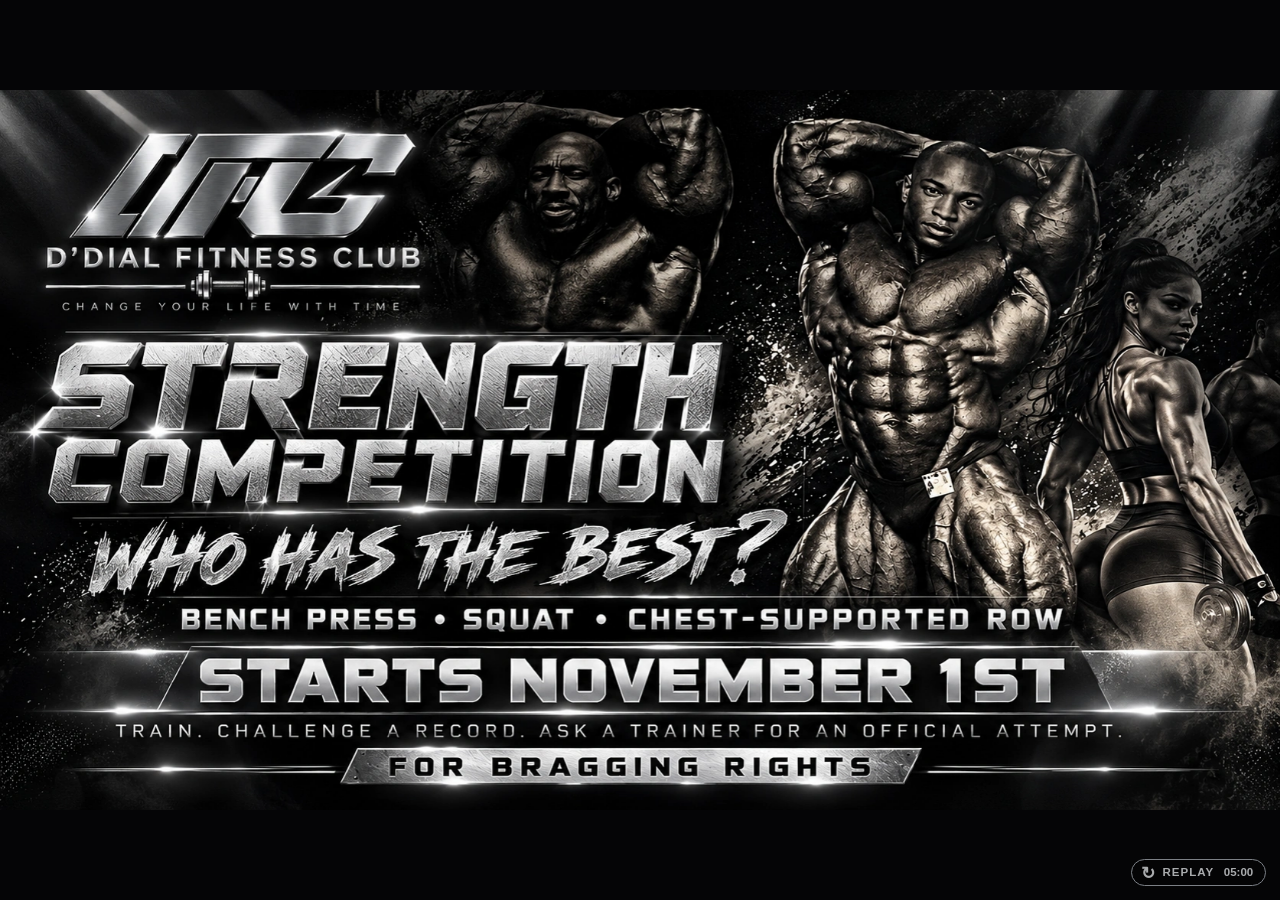
==== commit e67d6db9: "Keep lift labels hidden until their cues" ====
--- a/index.html
+++ b/index.html
@@ -7,7 +7,7 @@
   <meta name="description" content="D’Dial Fitness Club strength competition starts November 1st. Bench press, squat and chest-supported row. For bragging rights.">
   <title>D’Dial Fitness Club — Strength Competition</title>
   <link rel="preload" as="image" href="assets/strength-competition-exact.webp">
-  <link rel="stylesheet" href="teaser.css?v=2">
+  <link rel="stylesheet" href="teaser.css?v=4">
 </head>
 <body>
   <main class="screen">
--- a/teaser.css
+++ b/teaser.css
@@ -5,9 +5,9 @@
 .screen { position: fixed; inset: 0; display: grid; place-items: center; overflow: hidden; }
 .poster { position: relative; width: min(100vw, 177.6833vh); aspect-ratio: 1672 / 941; overflow: hidden; background: #050506; isolation: isolate; }
 .poster img { position: absolute; inset: 0; width: 100%; height: 100%; object-fit: fill; pointer-events: none; user-select: none; }
-.poster-base { filter: brightness(.19) blur(2px); opacity: 0; }
+.poster-base { clip-path: polygon(32% 0, 100% 0, 100% 70%, 59% 70%, 59% 35%, 32% 35%); filter: brightness(.19) blur(2px); opacity: 0; }
 .poster-piece { opacity: 0; will-change: opacity, transform; }
-.photo { clip-path: polygon(32% 0, 100% 0, 100% 76%, 59% 76%, 59% 35%, 32% 35%); }
+.photo { clip-path: polygon(32% 0, 100% 0, 100% 70%, 59% 70%, 59% 35%, 32% 35%); }
 .logo { clip-path: inset(0 65% 66% 0); }
 .strength { clip-path: inset(33.5% 42% 51.6% 0); transform-origin: 28% 41%; }
 .competition { clip-path: inset(47.6% 42% 40.5% 0); transform-origin: 29% 53%; }
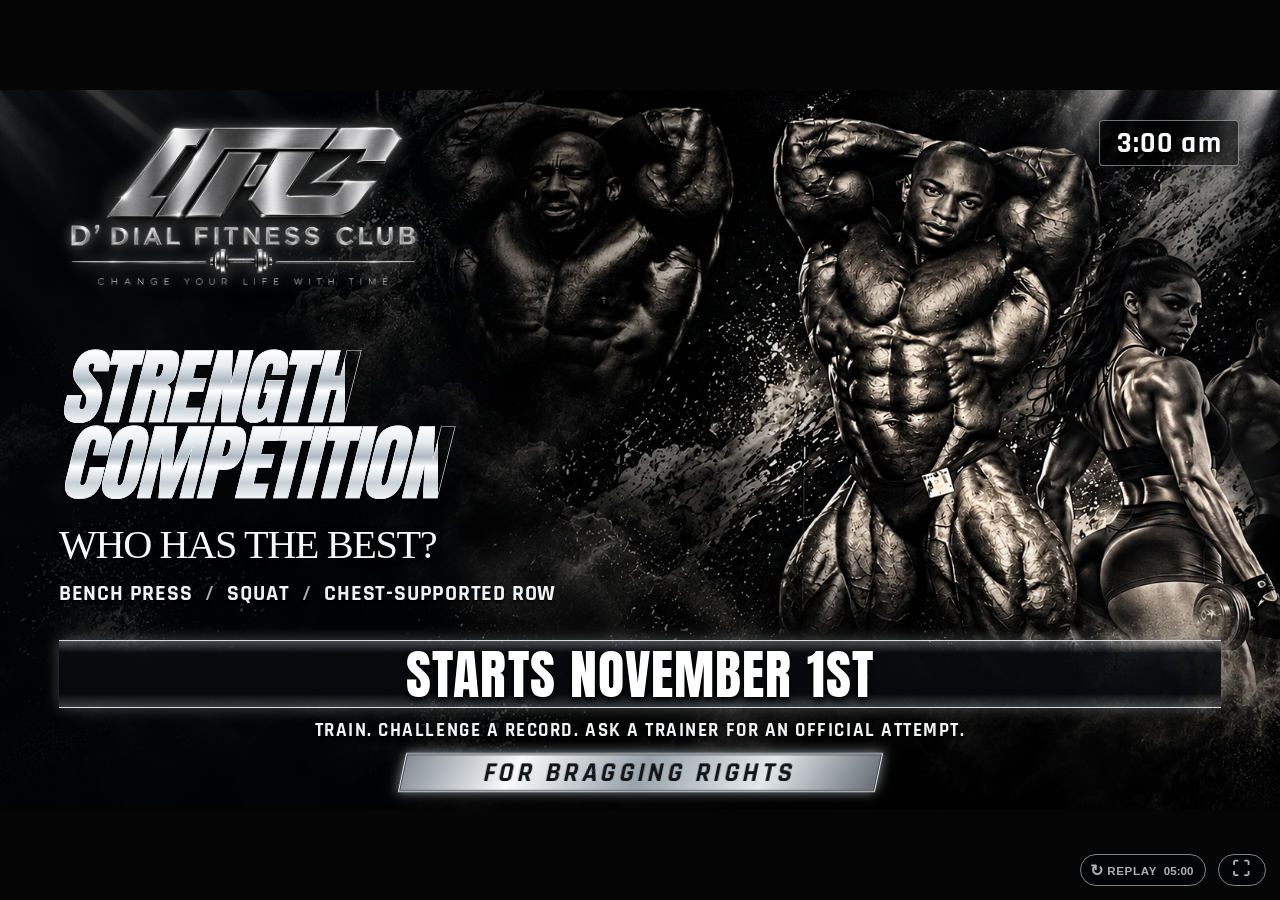
==== commit 068ae35b: "Recompose strength competition teaser around artwork" ====
--- a/index.html
+++ b/index.html
@@ -6,32 +6,37 @@
   <meta name="theme-color" content="#050506">
   <meta name="description" content="D’Dial Fitness Club strength competition starts November 1st. Bench press, squat and chest-supported row. For bragging rights.">
   <title>D’Dial Fitness Club — Strength Competition</title>
-  <link rel="preload" as="image" href="assets/strength-competition-exact.webp">
-  <link rel="stylesheet" href="teaser.css?v=4">
+  <link rel="preload" as="image" href="assets/strength-competition-background.webp">
+  <link rel="preload" as="image" href="assets/ddial-official-logo.webp">
+  <link rel="preconnect" href="https://fonts.googleapis.com">
+  <link rel="preconnect" href="https://fonts.gstatic.com" crossorigin>
+  <link href="https://fonts.googleapis.com/css2?family=Anton&family=Permanent+Marker&family=Rajdhani:wght@600;700&display=swap" rel="stylesheet">
+  <link rel="stylesheet" href="teaser.css?v=6">
 </head>
 <body>
   <main class="screen">
-    <h1 class="visually-hidden">D’Dial Fitness Club Strength Competition</h1>
-    <p class="visually-hidden">Who has the best bench press, squat, or chest-supported row? Starts November 1st. Train, challenge a record, and ask a trainer for an official attempt. For bragging rights.</p>
-    <div class="poster is-playing" id="poster" role="img" aria-label="D’Dial Fitness Club Strength Competition. Who has the best bench press, squat, or chest-supported row? Starts November 1st. Train. Challenge a record. Ask a trainer for an official attempt. For bragging rights.">
-      <img class="poster-base" src="assets/strength-competition-exact.webp" alt="" draggable="false">
-      <img class="poster-piece photo" src="assets/strength-competition-exact.webp" alt="" draggable="false">
-      <img class="poster-piece logo" src="assets/strength-competition-exact.webp" alt="" draggable="false">
-      <img class="poster-piece strength" src="assets/strength-competition-exact.webp" alt="" draggable="false">
-      <img class="poster-piece competition" src="assets/strength-competition-exact.webp" alt="" draggable="false">
-      <img class="poster-piece question" src="assets/strength-competition-exact.webp" alt="" draggable="false">
-      <img class="poster-piece bench" src="assets/strength-competition-exact.webp" alt="" draggable="false">
-      <img class="poster-piece squat" src="assets/strength-competition-exact.webp" alt="" draggable="false">
-      <img class="poster-piece row" src="assets/strength-competition-exact.webp" alt="" draggable="false">
-      <img class="poster-piece date" src="assets/strength-competition-exact.webp" alt="" draggable="false">
-      <img class="poster-piece instructions" src="assets/strength-competition-exact.webp" alt="" draggable="false">
-      <img class="poster-piece badge" src="assets/strength-competition-exact.webp" alt="" draggable="false">
-      <img class="poster-finish" src="assets/strength-competition-exact.webp" alt="" draggable="false">
+    <article class="poster is-playing" id="poster" aria-label="D’Dial strength competition teaser">
+      <img class="poster-background" src="assets/strength-competition-background.webp" alt="" draggable="false">
+      <header class="poster-header">
+        <img class="brand-logo" src="assets/ddial-official-logo.webp" alt="D’Dial Fitness Club" draggable="false">
+        <time class="clock" id="clock" aria-label="Current time">--:--</time>
+      </header>
+      <section class="hero-copy" aria-label="Strength competition">
+        <h1 class="hero-title"><span class="strength">STRENGTH</span><span class="competition">COMPETITION</span></h1>
+        <p class="question">WHO HAS THE BEST?</p>
+        <div class="lifts" aria-label="Competition lifts"><span>BENCH PRESS</span><b aria-hidden="true">/</b><span>SQUAT</span><b aria-hidden="true">/</b><span>CHEST-SUPPORTED ROW</span></div>
+      </section>
+      <section class="poster-footer" aria-label="Competition details">
+        <p class="date">STARTS NOVEMBER 1ST</p>
+        <p class="instructions">TRAIN. CHALLENGE A RECORD. ASK A TRAINER FOR AN OFFICIAL ATTEMPT.</p>
+        <p class="badge">FOR BRAGGING RIGHTS</p>
+      </section>
+    </article>
+    <div class="controls" aria-label="Teaser controls">
+      <button class="control" id="replay" type="button" aria-label="Replay animation and restart the five-minute timer" title="Replay animation and restart the five-minute timer"><span aria-hidden="true">↻</span> REPLAY <span id="remaining" class="remaining">05:00</span></button>
+      <button class="control fullscreen" id="fullscreen" type="button" aria-label="Enter fullscreen" title="Enter fullscreen">⛶</button>
     </div>
-    <button class="replay" id="replay" type="button" aria-label="Replay animation and restart the five-minute timer" title="Replay animation and restart the five-minute timer">
-      <span class="replay-icon" aria-hidden="true">↻</span> REPLAY <span id="remaining" class="remaining">05:00</span>
-    </button>
   </main>
-  <script src="teaser.js?v=2"></script>
+  <script src="teaser.js?v=3"></script>
 </body>
 </html>
--- a/teaser.css
+++ b/teaser.css
@@ -1,58 +1,49 @@
 :root { color-scheme: dark; }
 * { box-sizing: border-box; }
 html, body { width: 100%; min-height: 100%; margin: 0; }
-body { background: #050506; color: #f5f6f7; font-family: Arial, Helvetica, sans-serif; overflow: hidden; }
+body { background: #050506; color: #f6f7f8; overflow: hidden; font-family: Arial, sans-serif; }
 .screen { position: fixed; inset: 0; display: grid; place-items: center; overflow: hidden; }
-.poster { position: relative; width: min(100vw, 177.6833vh); aspect-ratio: 1672 / 941; overflow: hidden; background: #050506; isolation: isolate; }
-.poster img { position: absolute; inset: 0; width: 100%; height: 100%; object-fit: fill; pointer-events: none; user-select: none; }
-.poster-base { clip-path: polygon(32% 0, 100% 0, 100% 70%, 59% 70%, 59% 35%, 32% 35%); filter: brightness(.19) blur(2px); opacity: 0; }
-.poster-piece { opacity: 0; will-change: opacity, transform; }
-.photo { clip-path: polygon(32% 0, 100% 0, 100% 70%, 59% 70%, 59% 35%, 32% 35%); }
-.logo { clip-path: inset(0 65% 66% 0); }
-.strength { clip-path: inset(33.5% 42% 51.6% 0); transform-origin: 28% 41%; }
-.competition { clip-path: inset(47.6% 42% 40.5% 0); transform-origin: 29% 53%; }
-.question { clip-path: inset(58.2% 37% 28.7% 4%); transform-origin: 33% 64%; }
-.bench { clip-path: inset(70.7% 65.5% 22.2% 13.5%); transform-origin: 24% 74%; }
-.squat { clip-path: inset(70.7% 52.7% 22.2% 34.5%); transform-origin: 41% 74%; }
-.row { clip-path: inset(70.7% 14% 22.2% 47.3%); transform-origin: 67% 74%; }
-.date { clip-path: inset(77.1% 0 12.9% 0); }
-.instructions { clip-path: inset(86.3% 0 6.9% 0); transform-origin: 8% 90%; }
-.badge { clip-path: inset(91.2% 0 0 0); }
-.poster-finish { opacity: 0; }
-.is-playing .poster-base { animation: backgroundIn 1.35s ease-out both; }
-.is-playing .photo { animation: imageIn 1.5s .18s ease-out both; }
-.is-playing .logo { animation: imageIn .95s 1.05s ease-out both; }
-.is-playing .strength { animation: titleHit .48s 1.95s cubic-bezier(.16,.84,.24,1) both; }
-.is-playing .competition { animation: titleHit .48s 2.32s cubic-bezier(.16,.84,.24,1) both; }
-.is-playing .question { animation: imageIn .55s 3.72s ease-out both; }
-.is-playing .bench { animation: exerciseDrop .46s 4.33s cubic-bezier(.18,.78,.2,1) both; }
-.is-playing .squat { animation: exerciseDrop .46s 4.61s cubic-bezier(.18,.78,.2,1) both; }
-.is-playing .row { animation: exerciseDrop .5s 4.89s cubic-bezier(.18,.78,.2,1) both; }
-.is-playing .date { animation: imageIn .9s 6.66s ease-out both; }
-.is-playing .instructions { animation: typeReveal 1.25s 7.7s steps(44,end) both; }
-.is-playing .badge { animation: imageIn .75s 8.75s ease-out both; }
-.is-playing .poster-finish { animation: imageIn .4s 9.5s ease-in both; }
-@keyframes backgroundIn { from { opacity: 0; } to { opacity: 1; } }
-@keyframes imageIn { from { opacity: 0; } to { opacity: 1; } }
-@keyframes titleHit {
-  0% { opacity: 0; transform: scale(.035); filter: blur(9px) brightness(1.8); }
-  72% { opacity: 1; transform: scale(1.075); filter: blur(0) brightness(1.35); }
-  100% { opacity: 1; transform: scale(1); filter: none; }
-}
-@keyframes exerciseDrop {
-  0% { opacity: 0; transform: translateY(-3%) scale(1.52); filter: blur(5px); }
-  100% { opacity: 1; transform: translateY(0) scale(1); filter: none; }
-}
-@keyframes typeReveal {
-  0% { opacity: 1; clip-path: inset(86.3% 100% 6.9% 0); }
-  100% { opacity: 1; clip-path: inset(86.3% 0 6.9% 0); }
-}
-.replay { position: fixed; z-index: 5; right: max(14px, env(safe-area-inset-right)); bottom: max(14px, env(safe-area-inset-bottom)); display: flex; align-items: center; gap: .55em; border: 1px solid #afb5bd; border-radius: 999px; padding: .55em .75em; background: rgba(5,6,7,.83); color: #eff2f5; font: 700 clamp(11px, .9vw, 15px)/1 Arial, sans-serif; letter-spacing: .09em; cursor: pointer; opacity: .7; transition: opacity .2s, background .2s; }
-.replay:hover, .replay:focus-visible { opacity: 1; background: #15191c; outline-color: #fff; }
-.replay-icon { font-size: 1.5em; line-height: .7; }
-.remaining { min-width: 3.1em; font-variant-numeric: tabular-nums; letter-spacing: 0; }
-.visually-hidden { position: absolute; width: 1px; height: 1px; overflow: hidden; clip-path: inset(50%); white-space: nowrap; }
-@media (prefers-reduced-motion: reduce) {
-  .poster-base, .poster-piece { display: none; }
-  .poster-finish, .is-playing .poster-finish { opacity: 1; animation: none; }
-}
+.poster { container-type: inline-size; position: relative; width: min(100vw, 177.6833vh); aspect-ratio: 1672 / 941; overflow: hidden; isolation: isolate; background: #08090b; }
+.poster::after { content: ""; position: absolute; inset: 0; z-index: 1; pointer-events: none; background: linear-gradient(90deg,rgba(2,3,5,.8) 0%,rgba(2,3,5,.74) 23%,rgba(2,3,5,.28) 48%,transparent 67%),linear-gradient(0deg,rgba(0,0,0,.87),rgba(0,0,0,.1) 29%,transparent 42%); }
+.poster-background { position: absolute; inset: 0; width: 100%; height: 100%; object-fit: fill; opacity: 0; }
+.poster-header, .hero-copy, .poster-footer { position: absolute; z-index: 2; }
+.poster-header { inset: 0; height: 30%; pointer-events: none; }
+.brand-logo { position: absolute; inset-block-start: 1%; inset-inline-start: 3.5%; width: 31%; height: auto; opacity: 0; filter: drop-shadow(0 0 6px rgba(246,248,250,.28)); }
+.clock { position: absolute; inset-block-start: 14%; inset-inline-end: 3.2%; padding: .25em .55em; color: #f8f9fa; background: rgba(0,0,0,.52); border: 1px solid rgba(220,228,237,.5); border-radius: 4px; font: 700 2.3cqw/1 "Rajdhani", Arial, sans-serif; text-transform: lowercase; letter-spacing: .04em; white-space: nowrap; text-shadow: 0 2px 6px #000; opacity: 0; }
+.hero-copy { inset-block-start: 36%; inset-inline-start: 4.6%; width: 51%; display: flex; flex-direction: column; align-items: flex-start; }
+.hero-title { margin: 0; font: italic 400 6.5cqw/.91 "Anton",Impact,"Arial Black",sans-serif; letter-spacing: -.022em; text-transform: uppercase; white-space: nowrap; }
+.hero-title span { display: block; width: fit-content; opacity: 0; color: #f3f6f8; background: linear-gradient(180deg,#fff 0%,#e8edf1 22%,#aeb9c3 42%,#fff 55%,#c8d1d8 76%,#f9fbfd 100%); -webkit-background-clip: text; background-clip: text; -webkit-text-fill-color: transparent; -webkit-text-stroke: .65px #eaf0f4; filter: drop-shadow(1px 2px 0 rgba(69,77,84,.7)) drop-shadow(0 0 9px rgba(235,242,247,.45)); }
+.question { margin: .55em 0 0; color: #f7f8f9; font: 400 3.15cqw/1.08 "Permanent Marker",Impact,cursive; white-space: nowrap; letter-spacing: -.035em; text-shadow: 0 2px 7px rgba(0,0,0,.8); opacity: 0; transform-origin: left center; }
+.lifts { margin-block-start: 1.1cqw; display: flex; flex-wrap: wrap; align-items: baseline; column-gap: .55em; row-gap: .16em; max-width: 100%; color: #eff2f4; font: 700 1.75cqw/1.15 "Rajdhani","Arial Narrow",Arial,sans-serif; letter-spacing: .035em; text-shadow: 0 2px 3px #000; }
+.lifts span,.lifts b { opacity: 0; white-space: nowrap; }
+.lifts b { color: #a9b3bb; font-weight: 600; }
+.poster-footer { inset-inline: 4.6%; inset-block-end: 2.5%; display: flex; flex-direction: column; align-items: center; gap: .9cqw; text-align: center; }
+.date { width: 100%; margin: 0; padding: .08em .2em; color: #fff; background: linear-gradient(180deg,rgba(211,221,230,.32),rgba(8,11,15,.88) 18%,rgba(7,9,12,.9) 80%,rgba(229,235,240,.23)); border-block: 1px solid #d5dce2; box-shadow: 0 0 14px rgba(233,237,241,.28); font: 400 4.25cqw/1.05 "Anton",Impact,sans-serif; letter-spacing: .02em; white-space: nowrap; text-shadow: 0 3px 6px #000; opacity: 0; }
+.instructions { margin: 0; color: #f1f3f5; font: 700 1.5cqw/1.15 "Rajdhani",Arial,sans-serif; letter-spacing: .08em; text-shadow: 0 2px 5px #000; opacity: 0; }
+.badge { margin: 0; min-width: 41%; padding: .22em 1em .16em; color: #111417; background: linear-gradient(110deg,#858d94,#f8fafc 24%,#9aa3ab 50%,#e3e8eb 76%,#686f77); border: 1px solid #eceff1; box-shadow: inset 0 0 0 1px #41474f,0 0 11px rgba(238,242,247,.6),0 4px 14px #000; font: 700 2.1cqw/1 "Rajdhani",Arial,sans-serif; letter-spacing: .13em; white-space: nowrap; transform: skewX(-12deg); opacity: 0; }
+.controls { position: fixed; z-index: 5; inset-inline-end: max(14px, env(safe-area-inset-right)); inset-block-end: max(14px, env(safe-area-inset-bottom)); display: flex; gap: 12px; }
+.control { border: 1px solid #aeb6be; border-radius: 999px; padding: .55em .75em; background: rgba(5,6,7,.86); color: #f0f3f5; font: 700 clamp(11px,.9vw,15px)/1 Arial,sans-serif; letter-spacing: .06em; cursor: pointer; opacity: .72; transition: opacity .2s,background .2s; }
+.control:hover,.control:focus-visible { opacity: 1; background: #1b2024; outline-color: #fff; }
+.control span:first-child { font-size: 1.4em; vertical-align: -.06em; }
+.remaining { min-width: 3.1em; display: inline-block; font-variant-numeric: tabular-nums; letter-spacing: 0; }
+.fullscreen { font-size: clamp(17px,1.4vw,22px); line-height: .6; }
+.is-playing .poster-background { animation: fadeIn 1.45s ease-out both; }
+.is-playing .brand-logo { animation: fadeIn .85s .9s ease-out both; }
+.is-playing .clock { animation: fadeIn .6s 1.1s ease-out both; }
+.is-playing .strength { animation: impact .52s 1.9s cubic-bezier(.12,.75,.2,1) both; }
+.is-playing .competition { animation: impact .52s 2.28s cubic-bezier(.12,.75,.2,1) both; }
+.is-playing .question { animation: fadeIn .6s 3.65s ease-out both; }
+.is-playing .lifts span:nth-of-type(1) { animation: settle .5s 4.4s ease-out both; }
+.is-playing .lifts b:nth-of-type(1) { animation: fadeIn .3s 4.62s ease-out both; }
+.is-playing .lifts span:nth-of-type(2) { animation: settle .5s 4.72s ease-out both; }
+.is-playing .lifts b:nth-of-type(2) { animation: fadeIn .3s 4.95s ease-out both; }
+.is-playing .lifts span:nth-of-type(3) { animation: settle .55s 5.04s ease-out both; }
+.is-playing .date { animation: fadeIn 1s 6.7s ease-out both; }
+.is-playing .instructions { animation: typeIn 1.2s 7.8s steps(52,end) both; }
+.is-playing .badge { animation: badgeIn .7s 8.85s ease-out both; }
+@keyframes fadeIn { from { opacity: 0; } to { opacity: 1; } }
+@keyframes impact { 0% { opacity: 0; transform: scale(.04); filter: blur(8px); } 72% { opacity: 1; transform: scale(1.07); filter: brightness(1.3); } 100% { opacity: 1; transform: scale(1); filter: none; } }
+@keyframes settle { from { opacity: 0; transform: scale(1.52) translateY(-.25em); filter: blur(3px); } to { opacity: 1; transform: scale(1); filter: none; } }
+@keyframes typeIn { from { opacity: 1; clip-path: inset(0 100% 0 0); } to { opacity: 1; clip-path: inset(0 0 0 0); } }
+@keyframes badgeIn { from { opacity: 0; transform: skewX(-12deg) translateY(.5em); } to { opacity: 1; transform: skewX(-12deg); } }
+@media (prefers-reduced-motion: reduce) { .is-playing .poster-background,.is-playing .brand-logo,.is-playing .clock,.is-playing .strength,.is-playing .competition,.is-playing .question,.is-playing .lifts span,.is-playing .lifts b,.is-playing .date,.is-playing .instructions,.is-playing .badge { animation: none; opacity: 1; } }
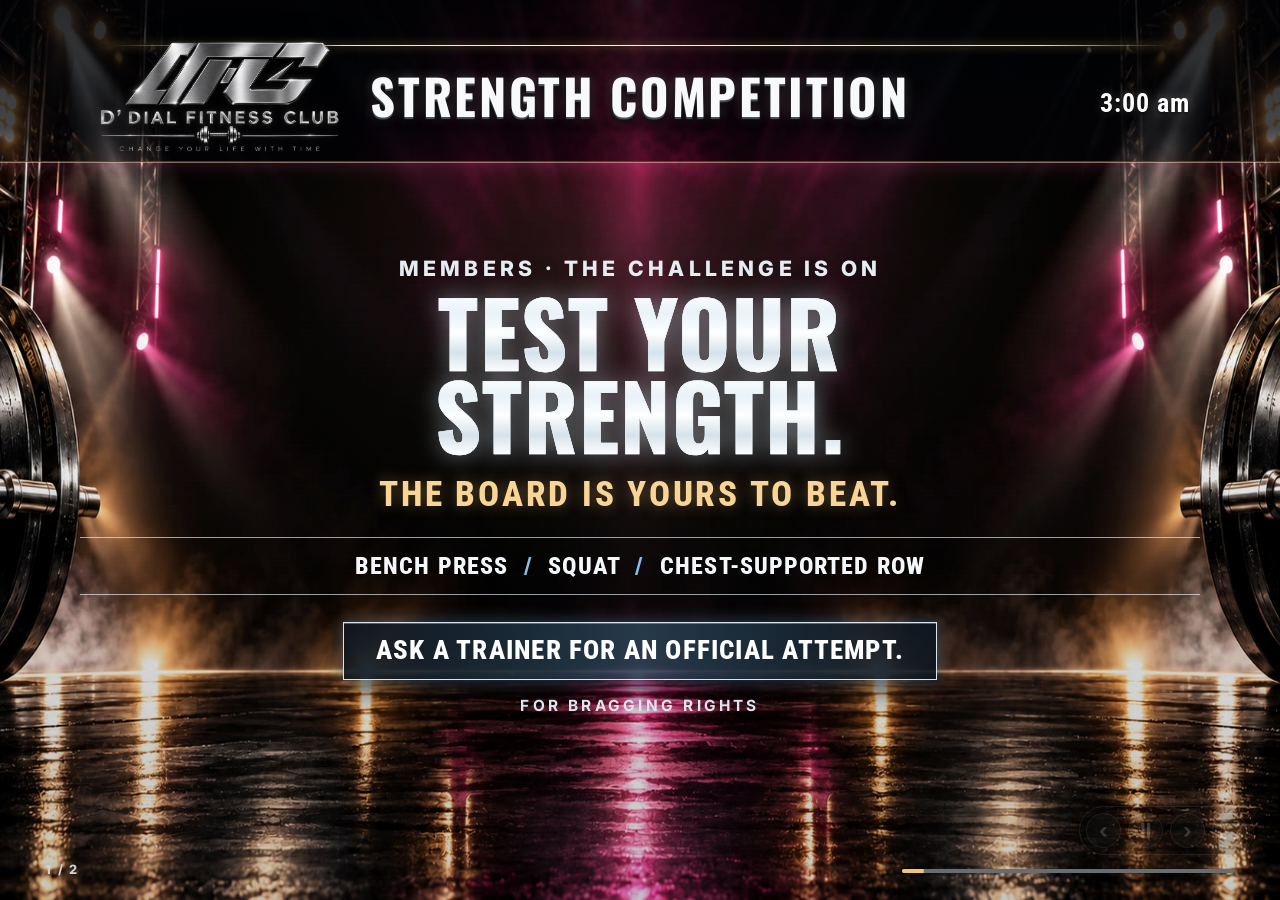
==== commit 501c57d7: "Launch strength challenge and first verified bench result" ====
--- a/index.html
+++ b/index.html
@@ -3,40 +3,36 @@
 <head>
   <meta charset="utf-8">
   <meta name="viewport" content="width=device-width, initial-scale=1, viewport-fit=cover">
-  <meta name="theme-color" content="#050506">
-  <meta name="description" content="D’Dial Fitness Club strength competition starts November 1st. Bench press, squat and chest-supported row. For bragging rights.">
-  <title>D’Dial Fitness Club — Strength Competition</title>
-  <link rel="preload" as="image" href="assets/strength-competition-background.webp">
-  <link rel="preload" as="image" href="assets/ddial-official-logo.webp">
+  <meta name="theme-color" content="#08090b">
+  <meta name="description" content="Test your strength in bench press, squat, and chest-supported row at D’Dial Fitness Club.">
+  <title>D’Dial Fitness Club — Strength Board</title>
   <link rel="preconnect" href="https://fonts.googleapis.com">
   <link rel="preconnect" href="https://fonts.gstatic.com" crossorigin>
-  <link href="https://fonts.googleapis.com/css2?family=Anton&family=Permanent+Marker&family=Rajdhani:wght@600;700&display=swap" rel="stylesheet">
-  <link rel="stylesheet" href="teaser.css?v=6">
+  <link href="https://fonts.googleapis.com/css2?family=Barlow+Semi+Condensed:wght@600;700;800&family=Inter:wght@500;600;700;800&family=Oswald:wght@500;600;700&family=Roboto+Condensed:wght@500;600;700;800;900&display=swap" rel="stylesheet">
+  <link rel="stylesheet" href="styles.css?v=challenge-3">
 </head>
 <body>
-  <main class="screen">
-    <article class="poster is-playing" id="poster" aria-label="D’Dial strength competition teaser">
-      <img class="poster-background" src="assets/strength-competition-background.webp" alt="" draggable="false">
-      <header class="poster-header">
-        <img class="brand-logo" src="assets/ddial-official-logo.webp" alt="D’Dial Fitness Club" draggable="false">
-        <time class="clock" id="clock" aria-label="Current time">--:--</time>
-      </header>
-      <section class="hero-copy" aria-label="Strength competition">
-        <h1 class="hero-title"><span class="strength">STRENGTH</span><span class="competition">COMPETITION</span></h1>
-        <p class="question">WHO HAS THE BEST?</p>
-        <div class="lifts" aria-label="Competition lifts"><span>BENCH PRESS</span><b aria-hidden="true">/</b><span>SQUAT</span><b aria-hidden="true">/</b><span>CHEST-SUPPORTED ROW</span></div>
-      </section>
-      <section class="poster-footer" aria-label="Competition details">
-        <p class="date">STARTS NOVEMBER 1ST</p>
-        <p class="instructions">TRAIN. CHALLENGE A RECORD. ASK A TRAINER FOR AN OFFICIAL ATTEMPT.</p>
-        <p class="badge">FOR BRAGGING RIGHTS</p>
-      </section>
-    </article>
-    <div class="controls" aria-label="Teaser controls">
-      <button class="control" id="replay" type="button" aria-label="Replay animation and restart the five-minute timer" title="Replay animation and restart the five-minute timer"><span aria-hidden="true">↻</span> REPLAY <span id="remaining" class="remaining">05:00</span></button>
-      <button class="control fullscreen" id="fullscreen" type="button" aria-label="Enter fullscreen" title="Enter fullscreen">⛶</button>
-    </div>
-  </main>
-  <script src="teaser.js?v=3"></script>
+  <video id="arenaVideo" class="arena-video" autoplay muted loop playsinline preload="metadata" poster="assets/ddial-arena-poster.jpg" aria-hidden="true" tabindex="-1">
+    <source src="assets/ddial-arena-background-720p.webm" type="video/webm">
+    <source src="assets/ddial-arena-background-720p.mp4" type="video/mp4">
+  </video>
+  <video id="sparksVideo" class="sparks-video" autoplay muted loop playsinline preload="metadata" aria-hidden="true" tabindex="-1">
+    <source src="assets/arena-sparks-720p.mp4" type="video/mp4">
+  </video>
+  <header class="topbar">
+    <img class="official-logo" src="assets/ddial-official-logo.webp" alt="D’Dial Fitness Club">
+    <h1 id="slideTitle">STRENGTH COMPETITION</h1>
+    <time class="clock" id="clock">--:--</time>
+  </header>
+  <main class="board-shell"><div id="slideStage" class="slide-stage" aria-live="polite"></div></main>
+  <footer class="footer-bar"><span id="slideLabel">1 / 2</span><div class="progress-track"><div id="progressBar" class="progress-bar"></div></div></footer>
+  <div class="control-panel" id="controls" aria-label="Leaderboard controls">
+    <button class="control-btn" id="prevBtn" title="Previous slide" aria-label="Previous slide">‹</button>
+    <button class="control-btn" id="pauseBtn" title="Pause playback" aria-label="Pause playback">Ⅱ</button>
+    <button class="control-btn" id="nextBtn" title="Next slide" aria-label="Next slide">›</button>
+    <button class="control-btn" id="fullscreenBtn" title="Fullscreen" aria-label="Fullscreen">⛶</button>
+  </div>
+  <script src="assets/records.js?v=challenge-2"></script>
+  <script src="app.js?v=challenge-3"></script>
 </body>
 </html>
--- a/styles.css
+++ b/styles.css
@@ -0,0 +1,808 @@
+:root {
+  --gold: #f1c476;
+  --silver: #d7dde3;
+  --bronze: #c58f68;
+  --text: #f8f7f3;
+  --muted: #b8bec4;
+  --display: "Oswald", Impact, sans-serif;
+  --records: "Roboto Condensed", "Arial Narrow", sans-serif;
+  --names: "Barlow Semi Condensed", "Arial Narrow", sans-serif;
+  --ui: "Inter", system-ui, sans-serif;
+}
+* { box-sizing: border-box; }
+html, body { min-height: 100%; }
+body {
+  isolation: isolate;
+  margin: 0; overflow: hidden; color: var(--text); font-family: var(--ui);
+  background: #08090b url("assets/ddial-arena-poster.jpg") center / cover fixed no-repeat;
+}
+.arena-video, .sparks-video {
+  position: fixed; inset: 0; z-index: 0;
+  width: 100%; height: 100%; object-fit: cover; object-position: center;
+  pointer-events: none; opacity: 0;
+}
+.arena-video.is-playing { opacity: 1; }
+.sparks-video { z-index: 1; mix-blend-mode: screen; filter: saturate(.7); }
+.sparks-video.is-playing { opacity: .20; }
+body::before {
+  content: ""; position: fixed; inset: 0; z-index: 2; pointer-events: none;
+  background: linear-gradient(180deg, rgba(2,3,5,.16), rgba(3,4,6,.13) 55%, rgba(2,3,5,.4));
+}
+body::after {
+  content: ""; position: fixed; inset: 0; z-index: 2; pointer-events: none; opacity: .14;
+  background: repeating-linear-gradient(0deg, transparent 0 3px, rgba(255,255,255,.025) 4px 5px);
+}
+.topbar {
+  position: relative; z-index: 5; height: 12.5vh; min-height: 92px; padding: 1.1vh 3.5vw;
+  display: grid; grid-template-columns: 23% 1fr 23%; align-items: center; gap: 1vw;
+  border-bottom: 1px solid rgba(220,226,231,.23);
+  background: linear-gradient(180deg, rgba(4,5,7,.9), rgba(7,8,10,.55));
+}
+.metal-logo {
+  width: min(100%, 280px); height: 100%; max-height: 94px;
+  background: linear-gradient(165deg, #fcfdfe, #9299a1 22%, #f9fafc 41%, #777e85 57%, #e8eaed 76%, #9399a0);
+  -webkit-mask: url("assets/dfc-logo-mask.png") left center / contain no-repeat;
+  mask: url("assets/dfc-logo-mask.png") left center / contain no-repeat;
+  filter: drop-shadow(0 5px 12px #000);
+}
+.topbar h1 {
+  margin: 0; text-align: center; font: 700 clamp(24px, 3.2vw, 66px)/1 var(--display);
+  letter-spacing: .055em; text-transform: uppercase; white-space: nowrap;
+  color: #eceef0; text-shadow: 0 2px 14px #000;
+}
+.clock { justify-self: end; color: #e3e5e8; font: 700 clamp(20px, 2vw, 40px)/1 var(--records); letter-spacing: .04em; white-space: nowrap; }
+.board-shell { position: relative; z-index: 3; height: 82vh; padding: 1.5vh 3.3vw 0; }
+.slide-stage { position: relative; width: 100%; height: 100%; }
+.slide { position: absolute; inset: 0; opacity: 0; visibility: hidden; pointer-events: none; transition: opacity .45s ease, visibility .45s; }
+.slide.active { opacity: 1; visibility: visible; pointer-events: auto; }
+.scene { position: relative; width: 100%; height: 100%; border-radius: 15px; overflow: hidden; border: 1px solid rgba(205,210,215,.28); background: linear-gradient(180deg, rgba(3,4,6,.17), rgba(3,4,5,.38)); box-shadow: inset 0 0 60px rgba(0,0,0,.35), 0 20px 60px #0009; }
+.scene::before { content: ""; position: absolute; inset: 0; pointer-events: none; background: radial-gradient(ellipse 42% 55% at 50% 13%, rgba(255,224,174,.13), transparent), linear-gradient(90deg, transparent 49.9%, rgba(255,255,255,.028) 50%, transparent 50.1%); }
+.division-scene { display: flex; flex-direction: column; align-items: center; padding: 1.4vh 3.5% 2.3vh; }
+.top-three { width: 90%; height: 58%; display: flex; justify-content: center; align-items: flex-end; gap: 2%; position: relative; z-index: 1; }
+.winner {
+  position: relative; display: flex; flex-direction: column; align-items: center; justify-content: flex-end;
+  width: 29%; height: 79%; padding: 0 1% 1%; text-align: center; min-width: 0;
+  color: var(--metal); border: 2px solid var(--metal); border-bottom-width: 4px;
+  clip-path: polygon(5% 0, 95% 0, 100% 6%, 100% 100%, 0 100%, 0 6%);
+  background: linear-gradient(125deg, color-mix(in srgb, var(--metal) 26%, transparent), transparent 32%, #08090c 70%);
+  box-shadow: inset 0 0 35px color-mix(in srgb, var(--metal) 20%, transparent);
+}
+.winner-1 { --metal: var(--gold); height: 100%; width: 32%; order: 2; z-index: 2; }
+.winner-2 { --metal: var(--silver); order: 1; }
+.winner-3 { --metal: var(--bronze); height: 76%; order: 3; }
+.winner-rank { font: 900 clamp(48px, 6vw, 124px)/.84 var(--display); letter-spacing: -.02em; text-shadow: 0 2px 15px #000; }
+.winner-1 .winner-rank { font-size: clamp(68px, 7vw, 150px); }
+.winner-portrait { width: clamp(60px, 7vw, 135px); height: clamp(60px, 7vw, 135px); max-height: 28%; margin: 1% auto 2%; border: 3px solid var(--metal); border-radius: 50%; display: grid; place-items: center; overflow: hidden; color: #d9dbde; background: radial-gradient(circle at 50% 35%, #727984, #161a1e 74%); box-shadow: 0 0 25px color-mix(in srgb, var(--metal) 35%, transparent); }
+.winner-portrait svg { width: 74%; height: 78%; align-self: end; }
+.winner-portrait img { display: block; width: 100%; height: 100%; object-fit: cover; }
+.winner h2 { margin: 0; max-width: 100%; color: #fafbfc; font: 800 clamp(17px, 1.9vw, 38px)/1 var(--display); text-transform: uppercase; white-space: nowrap; overflow: hidden; text-overflow: ellipsis; }
+.winner-total { font: 900 clamp(20px, 2.45vw, 48px)/1 var(--display); white-space: nowrap; margin-top: .5vh; }
+.winner-lifts { color: #c8c9c9; font: 700 clamp(9px, .79vw, 17px)/1.1 var(--ui); white-space: nowrap; margin-top: .4vh; }
+.crown { position: absolute; top: 0; width: 18%; height: 15%; color: var(--gold); filter: drop-shadow(0 0 10px #dba858); }
+.crown svg { width: 100%; height: 100%; }
+.fourth-rank { position: relative; z-index: 1; width: 48%; height: 8%; min-height: 40px; margin: 1.5vh 0 1vh; }
+.rank-columns { position: relative; z-index: 1; width: 100%; height: 27%; display: grid; grid-template-columns: 1fr 1fr; gap: 3%; }
+.rank-column { display: grid; grid-template-rows: repeat(3, 1fr); gap: .6vh; min-height: 0; }
+.rank-row { display: grid; grid-template-columns: 8% 1fr auto; align-items: center; gap: 2%; padding: .2vh 2.5%; height: 100%; min-height: 0; border: 1px solid rgba(190,196,202,.58); border-radius: 5px; background: linear-gradient(165deg, rgba(127,131,135,.43), rgba(15,17,19,.84) 36%, rgba(67,69,72,.54)); }
+.rank-number { color: #e5e6e7; font: 900 clamp(20px, 2vw, 42px)/1 var(--display); }
+.rank-name { color: #f5f6f7; font: 800 clamp(16px, 1.5vw, 31px)/1 var(--display); text-transform: uppercase; white-space: nowrap; overflow: hidden; text-overflow: ellipsis; }
+.rank-row strong { color: var(--gold); font: 800 clamp(17px, 1.6vw, 34px)/1 var(--display); white-space: nowrap; }
+.scoring-note { position: absolute; bottom: .35vh; left: 0; width: 100%; text-align: center; color: #c5c4c1; font: 700 clamp(9px, .72vw, 15px)/1 var(--ui); letter-spacing: .15em; }
+.exercise-scene { padding: 3vh 1.8vw 2vh; }
+.exercise-grid { display: grid; grid-template-columns: repeat(3, minmax(0, 1fr)); gap: 1.2vw; height: 94%; position: relative; z-index: 1; }
+.exercise-table { min-width: 0; border: 1px solid rgba(205,210,214,.52); border-radius: 10px; overflow: hidden; background: rgba(4,5,7,.78); }
+.exercise-table h2 { margin: 0; padding: .8vh 1vw; background: linear-gradient(90deg, #d4a863, #f4d696 46%, #ae7d43); color: #12100e; font: 900 clamp(25px, 2.35vw, 48px)/1 var(--display); text-align: center; letter-spacing: .055em; }
+.exercise-table table { width: 100%; height: calc(100% - 4.4vh); border-collapse: collapse; table-layout: fixed; }
+.exercise-table th { color: #bfc2c5; font: 800 clamp(11px, .9vw, 18px)/1 var(--ui); text-align: left; letter-spacing: .08em; border-bottom: 1px solid #91979e; }
+.exercise-table th, .exercise-table td { padding: .25vh .32vw; white-space: nowrap; overflow: hidden; text-overflow: ellipsis; }
+.exercise-table th:nth-child(1), .exercise-table td:nth-child(1) { width: 8%; text-align: center; }
+.exercise-table th:nth-child(2), .exercise-table td:nth-child(2) { width: 35%; }
+.exercise-table th:nth-child(3), .exercise-table td:nth-child(3) { width: 33%; }
+.exercise-table th:nth-child(4), .exercise-table td:nth-child(4) { width: 24%; text-align: right; }
+.exercise-table td { color: #f0f1f2; border-bottom: 1px solid rgba(205,210,215,.15); font: 700 clamp(12px, 1.04vw, 22px)/1 var(--display); }
+.exercise-table tr:nth-child(even) td { background: rgba(219,223,228,.055); }
+.exercise-table tbody tr:first-child td { color: var(--gold); font-weight: 900; }
+.exercise-table td:last-child { color: #f3d79e; }
+.footer-bar { position: relative; z-index: 3; height: 5.5vh; display: flex; align-items: center; justify-content: space-between; padding: 0 3.5vw; color: #d1d1d0; font: 800 clamp(11px, 1vw, 20px)/1 var(--ui); letter-spacing: .15em; }
+.progress-track { width: min(26vw, 360px); height: 4px; border-radius: 8px; background: #686d73; overflow: hidden; }
+.progress-bar { display: block; width: 100%; height: 100%; transform-origin: left; transform: scaleX(0); background: var(--gold); }
+.control-panel { position: fixed; z-index: 20; right: 2vw; bottom: 5vh; display: flex; gap: 7px; padding: 6px; border: 1px solid #666b70; border-radius: 999px; background: #08090be8; opacity: .2; transition: opacity .2s; }
+.control-panel:hover, .control-panel:focus-within { opacity: 1; }
+.control-btn { cursor: pointer; width: 35px; height: 35px; border-radius: 50%; border: 1px solid #787d82; background: #212326; color: #f3f3f3; font: 700 21px/1 var(--ui); }
+.control-btn:hover { color: var(--gold); border-color: var(--gold); }
+@media (max-width: 1050px) {
+  .topbar { grid-template-columns: 19% 1fr 18%; }
+  .winner-lifts { display: none; }
+  .exercise-table td { font-size: 1.3vw; }
+}
+@media (max-width: 700px) {
+  body { overflow: auto; }
+  .topbar { min-height: 68px; height: 9vh; padding: 6px 3vw; grid-template-columns: 19% 1fr 19%; }
+  .topbar h1 { font-size: clamp(15px, 4vw, 24px); white-space: normal; }
+  .clock { font-size: clamp(13px, 3.2vw, 18px); }
+  .board-shell { height: max(84vh, 650px); padding: 1vh 2vw 0; }
+  .division-scene { padding: 1vh 2% 2vh; }
+  .top-three { width: 100%; height: 47%; gap: 1%; }
+  .winner { width: 32%; padding-bottom: 4px; }
+  .winner-1 { width: 34%; }
+  .winner-rank, .winner-1 .winner-rank { font-size: clamp(39px, 10vw, 75px); }
+  .winner-portrait { width: clamp(46px, 13vw, 80px); height: clamp(46px, 13vw, 80px); }
+  .winner h2 { font-size: clamp(12px, 3.2vw, 22px); white-space: normal; }
+  .winner-total { font-size: clamp(15px, 4vw, 27px); }
+  .fourth-rank { width: 100%; height: 7%; }
+  .rank-columns { height: 40%; grid-template-columns: 1fr; gap: .5vh; }
+  .rank-column { gap: .5vh; }
+  .rank-number { font-size: 20px; }
+  .rank-name { font-size: clamp(15px, 3.6vw, 24px); }
+  .rank-row strong { font-size: clamp(15px, 3.7vw, 23px); }
+  .exercise-scene { overflow: auto; padding: 10px; }
+  .exercise-grid { display: flex; flex-direction: column; height: auto; gap: 12px; padding-bottom: 20px; }
+  .exercise-table { min-height: 360px; }
+  .exercise-table h2 { font-size: 28px; }
+  .exercise-table table { height: 320px; }
+  .exercise-table td { font-size: 15px; }
+  .footer-bar { min-height: 40px; }
+}
+
+/* Supplied gold, silver, and bronze podium artwork. Names and scores remain live text. */
+.top-three { width: 94%; gap: 0; }
+.winner, .winner-1, .winner-2, .winner-3 {
+  display: block; flex: none; padding: 0; border: 0; clip-path: none;
+  background: none; box-shadow: none; overflow: visible;
+}
+.winner-1 { width: 36%; height: 100%; }
+.winner-2 { width: 32%; height: 86%; }
+.winner-3 { width: 32%; height: 86%; }
+.medal-art { display: block; width: 100%; height: 100%; object-fit: contain; }
+.winner h2, .winner-total {
+  position: absolute; left: 21%; width: 58%; margin: 0; padding: 0 2px;
+  overflow: hidden; text-overflow: ellipsis; white-space: nowrap;
+  text-align: center; text-shadow: 0 2px 4px #000, 0 0 8px #000;
+}
+.winner h2 { top: 60%; color: #f6f6f4; font-size: clamp(12px, 1.08vw, 22px); line-height: 1.1; }
+.winner-total { top: 67%; color: #ffe0a1; font-size: clamp(17px, 1.7vw, 34px); line-height: 1.1; }
+.winner-2 h2 { top: 60.5%; }
+.winner-2 .winner-total { top: 73%; }
+.winner-3 h2 { top: 59.6%; }
+.winner-3 .winner-total { top: 68%; }
+.winner-2 .winner-total { color: #e6e9ed; }
+.winner-3 .winner-total { color: #e8b999; }
+.winner-photo {
+  position: absolute; left: 38%; top: 38%; width: 24%; height: 21%;
+  border-radius: 46%; object-fit: cover; background: #151719;
+}
+.winner-2 .winner-photo, .winner-3 .winner-photo { top: 39%; }
+@media (max-width: 700px) {
+  .top-three { width: 100%; gap: 0; }
+  .winner-1 { width: 36%; height: 100%; }
+  .winner-2, .winner-3 { width: 32%; height: 82%; }
+  .winner h2 { font-size: clamp(8px, 2.4vw, 16px); white-space: nowrap; }
+  .winner-total { font-size: clamp(11px, 3vw, 20px); }
+}
+
+/* Taller transparent plaques keep the arena visible around the podium. */
+.winner { display: flex; align-items: flex-end; justify-content: center; }
+.podium-visual { position: relative; width: min(100%, 33vh); aspect-ratio: 700 / 929; flex: none; }
+.winner-2 .podium-visual, .winner-3 .podium-visual { width: min(100%, 27.5vh); }
+.medal-art { width: 100%; height: 100%; object-fit: fill; }
+.winner-photo-frame {
+  position: absolute; left: 33%; top: 36%; width: 34%; height: 25%;
+  display: grid; place-items: end center; overflow: hidden;
+  border-radius: 45% 45% 16% 16%; color: #dce0e4;
+  background: linear-gradient(180deg, rgba(232,233,236,.12), rgba(0,0,0,.16));
+  filter: drop-shadow(0 0 6px rgba(255,255,255,.25));
+}
+.winner-photo-frame svg { width: 100%; height: 100%; }
+.winner-photo-frame img { width: 100%; height: 100%; object-fit: cover; }
+.podium-visual h2 { top: 66.8%; left: 29%; width: 42%; font-size: clamp(8px, 1.02vw, 21px); line-height: 1.1; }
+.podium-visual .winner-total { top: 74.5%; left: 26%; width: 48%; font-size: clamp(12px, 1.58vw, 32px); line-height: 1.1; }
+.winner-2 .podium-visual h2, .winner-3 .podium-visual h2 { top: 66.8%; }
+.winner-2 .podium-visual .winner-total, .winner-3 .podium-visual .winner-total { top: 74.5%; }
+@media (max-width: 700px) {
+  .podium-visual { width: min(100%, 33vh); }
+  .winner-2 .podium-visual, .winner-3 .podium-visual { width: min(100%, 27.5vh); }
+  .podium-visual h2 { font-size: clamp(7px, 2vw, 14px); }
+  .podium-visual .winner-total { font-size: clamp(9px, 2.7vw, 18px); }
+}
+
+/* Keep the transparent plaques as one centered group, grounded in the arena. */
+.top-three {
+  width: min(100%, 96vh, 960px);
+  display: grid;
+  grid-template-columns: 1fr 1.16fr 1fr;
+  gap: clamp(0px, .7vw, 12px);
+  align-items: end;
+  justify-items: center;
+}
+.winner, .winner-1, .winner-2, .winner-3 {
+  width: 100%;
+  justify-content: center;
+  min-width: 0;
+}
+.winner-1 { height: 100%; }
+.winner-2, .winner-3 { height: 86%; }
+.podium-visual {
+  isolation: isolate;
+  filter: drop-shadow(0 16px 14px rgba(0,0,0,.8));
+}
+.podium-visual::before {
+  content: "";
+  position: absolute;
+  left: 7%; bottom: 0;
+  width: 86%; height: 8%;
+  transform: translateY(38%) scaleX(1.28);
+  border-radius: 50%;
+  background: radial-gradient(ellipse, rgba(0,0,0,.9), rgba(0,0,0,.46) 45%, transparent 75%);
+  filter: blur(7px);
+  pointer-events: none;
+}
+.medal-art { position: relative; z-index: 1; }
+.winner-photo-frame, .podium-visual h2, .podium-visual .winner-total { z-index: 2; }
+.winner-1 .medal-art { filter: drop-shadow(0 0 7px rgba(241,196,118,.2)); }
+.winner-2 .medal-art { filter: drop-shadow(0 0 6px rgba(215,221,227,.16)); }
+.winner-3 .medal-art { filter: drop-shadow(0 0 6px rgba(197,143,104,.16)); }
+
+/* Each slide resolves quickly, then remains still for the reading period. */
+.slide.active .scene { animation: arenaEnter .5s ease-out both; }
+.topbar h1.title-enter { animation: titleEnter .4s ease-out .12s both; }
+.slide.active .winner-2, .slide.active .winner-3 {
+  animation: podiumRise .46s cubic-bezier(.2,.8,.2,1) .32s both;
+}
+.slide.active .winner-1 {
+  animation: podiumRise .5s cubic-bezier(.2,.8,.2,1) .64s both;
+}
+.winner-1 .podium-visual::after {
+  content: "";
+  position: absolute; z-index: 3; inset: 0;
+  background: linear-gradient(108deg, transparent 35%, rgba(255,242,200,.28) 49%, transparent 63%);
+  -webkit-mask: url("assets/podium-gold-tall.webp") center / 100% 100% no-repeat;
+  mask: url("assets/podium-gold-tall.webp") center / 100% 100% no-repeat;
+  transform: translateX(-120%);
+  pointer-events: none;
+}
+.slide.active .winner-1 .podium-visual::after { animation: goldSweep .55s ease-in-out .91s both; }
+.slide.active .rank-row {
+  animation: rowEnter .26s ease-out both;
+  animation-delay: calc(.72s + var(--rank-step) * .065s);
+}
+.slide.active .exercise-table { animation: tableEnter .36s ease-out both; }
+.slide.active .exercise-table:nth-child(1) { animation-delay: .22s; }
+.slide.active .exercise-table:nth-child(2) { animation-delay: .44s; }
+.slide.active .exercise-table:nth-child(3) { animation-delay: .66s; }
+.slide.active .exercise-table tbody tr:first-child td { animation: firstRowGlow .6s ease-out both; }
+.slide.active .exercise-table:nth-child(1) tbody tr:first-child td { animation-delay: .58s; }
+.slide.active .exercise-table:nth-child(2) tbody tr:first-child td { animation-delay: .8s; }
+.slide.active .exercise-table:nth-child(3) tbody tr:first-child td { animation-delay: 1.02s; }
+@keyframes arenaEnter { from { opacity: 0; } to { opacity: 1; } }
+@keyframes titleEnter { from { opacity: 0; transform: translateY(5px); } to { opacity: 1; transform: translateY(0); } }
+@keyframes podiumRise { from { opacity: 0; transform: translateY(16px); } to { opacity: 1; transform: translateY(0); } }
+@keyframes goldSweep {
+  0% { transform: translateX(-120%); opacity: 0; }
+  20%, 80% { opacity: 1; }
+  100% { transform: translateX(120%); opacity: 0; }
+}
+@keyframes rowEnter { from { opacity: 0; transform: translateY(5px); } to { opacity: 1; transform: translateY(0); } }
+@keyframes tableEnter { from { opacity: 0; transform: translateY(8px); } to { opacity: 1; transform: translateY(0); } }
+@keyframes firstRowGlow {
+  from { background-color: rgba(241,196,118,.2); box-shadow: inset 0 0 12px rgba(241,196,118,.16); }
+  to { background-color: transparent; box-shadow: none; }
+}
+@media (max-width: 700px) {
+  .top-three { width: 100%; gap: 0; }
+  .winner-2, .winner-3 { height: 82%; }
+}
+@media (prefers-reduced-motion: reduce) {
+  .arena-video, .sparks-video { display: none; }
+  .slide { transition: none; }
+  .slide.active .scene, .topbar h1.title-enter,
+  .slide.active .winner, .slide.active .winner-1 .podium-visual::after,
+  .slide.active .rank-row, .slide.active .exercise-table,
+  .slide.active .exercise-table tbody tr:first-child td { animation: none; }
+  .control-panel { transition: none; }
+}
+
+/* The arena stays full bleed; the division is indicated below the header. */
+body[data-sex="female"] {
+  --division-glow: rgba(255, 77, 160, .32);
+  --division-line: rgba(255, 105, 174, .22);
+}
+body[data-sex="male"] {
+  --division-glow: rgba(60, 151, 255, .34);
+  --division-line: rgba(103, 177, 255, .24);
+}
+.board-shell::before {
+  content: "";
+  position: absolute; z-index: 4;
+  top: 0; left: 0; right: 0; height: 15vh;
+  pointer-events: none;
+  background:
+    radial-gradient(ellipse 43% 75% at 50% 0, var(--division-glow, transparent), transparent 80%),
+    linear-gradient(90deg, transparent 12%, var(--division-line, transparent) 50%, transparent 88%) top / 100% 2px no-repeat;
+  filter: blur(5px);
+}
+.scene {
+  border: 0;
+  border-radius: 0;
+  background: transparent;
+  box-shadow: none;
+}
+.scene::before {
+  background: radial-gradient(ellipse 42% 55% at 50% 13%, rgba(255,224,174,.08), transparent);
+}
+
+/* Float only the gold plaque; its floor shadow stays anchored. */
+.winner-1::before {
+  content: "";
+  position: absolute; z-index: -1;
+  bottom: -5px; left: 12%; width: 76%; height: 23px;
+  border-radius: 50%;
+  background: radial-gradient(ellipse, rgba(0,0,0,.88), rgba(0,0,0,.38) 50%, transparent 78%);
+  filter: blur(8px);
+  pointer-events: none;
+}
+.winner-1 .podium-visual::before { opacity: 0; }
+.slide.active .winner-1 .podium-visual {
+  animation: goldFloat 3.6s ease-in-out 1.2s infinite;
+}
+@keyframes goldFloat {
+  0%, 100% { transform: translateY(0); }
+  50% { transform: translateY(-8px); }
+}
+@media (prefers-reduced-motion: reduce) {
+  .slide.active .winner-1 .podium-visual { animation: none; }
+}
+
+/* Three equal lift boards replace combined rankings on every slide. */
+.topbar h1 {
+  color: #fff;
+  text-shadow: 0 2px 5px #000, 0 0 18px rgba(239,246,255,.48);
+}
+.clock { color: #f8fbff; text-shadow: 0 2px 5px #000, 0 0 12px rgba(228,240,251,.3); }
+.exercise-scene,
+.division-scene,
+.summary-scene {
+  display: block;
+  padding: clamp(20px, 4.5vh, 58px) 1.6vw clamp(20px, 5vh, 62px);
+}
+.exercise-grid {
+  width: 91%;
+  height: 100%;
+  margin-inline: auto;
+  display: grid;
+  grid-template-columns: repeat(3, minmax(0, 1fr));
+  gap: clamp(10px, .85vw, 18px);
+  align-items: stretch;
+}
+.exercise-table {
+  display: flex;
+  flex-direction: column;
+  min-height: 0;
+  border: 1px solid rgba(249,207,125,.78);
+  border-radius: 8px;
+  background:
+    linear-gradient(130deg, rgba(255,255,255,.06), transparent 28%, rgba(200,212,224,.025) 68%, transparent),
+    linear-gradient(160deg, rgba(27,31,37,.97), rgba(8,11,16,.96) 35%, rgba(22,26,32,.96));
+  box-shadow: inset 0 1px rgba(255,245,206,.4), 0 19px 44px rgba(0,0,0,.6), 0 0 18px rgba(225,163,65,.16);
+}
+.table-title {
+  min-height: clamp(85px, 13vh, 142px);
+  display: flex;
+  flex-direction: column;
+  align-items: center;
+  justify-content: center;
+  padding: 1vh .7vw;
+  border-bottom: 2px solid rgba(255,233,179,.8);
+  background:
+    linear-gradient(165deg, rgba(255,252,224,.82), transparent 21%, rgba(255,244,202,.27) 42%, transparent 53%),
+    linear-gradient(105deg, #93642c, #f8d991 35%, #b9863e 62%, #f5cf80 84%, #805525);
+  box-shadow: inset 0 2px rgba(255,248,218,.9), inset 0 -10px 16px rgba(71,42,13,.19), 0 4px 22px rgba(248,195,104,.26);
+}
+.exercise-table h2 {
+  padding: 0;
+  background: none;
+  color: #241809;
+  font: 700 clamp(26px, 2.2vw, 45px)/1.08 var(--display);
+  text-align: center;
+  text-wrap: balance;
+  letter-spacing: .045em;
+  text-shadow: 0 1px 0 rgba(255,250,223,.64), 0 2px 2px rgba(70,39,11,.2);
+}
+.table-title span {
+  margin-top: .8vh;
+  color: #463017;
+  font: 700 clamp(11px, 1vw, 18px)/1 var(--ui);
+  letter-spacing: .18em;
+}
+.exercise-table table {
+  width: 100%;
+  height: auto;
+  flex: 1;
+  table-layout: fixed;
+  border-collapse: collapse;
+}
+.exercise-table thead { height: 10%; }
+.exercise-table th {
+  padding: .7vh .75vw;
+  color: #e4e8ed;
+  border-bottom: 1px solid rgba(244,198,116,.42);
+  background: rgba(255,255,255,.025);
+  font: 700 clamp(12px, .98vw, 20px)/1 var(--ui);
+  letter-spacing: .13em;
+}
+.exercise-table th:first-child {
+  padding-inline: .2vw;
+  font-size: clamp(10px, .78vw, 15px);
+  letter-spacing: .04em;
+}
+.exercise-table tbody tr { height: 22.5%; }
+.exercise-table tbody tr:nth-child(even) td { background: rgba(196,207,220,.065); }
+.exercise-table tbody tr:first-child {
+  background: rgba(180,193,207,.055);
+}
+.exercise-table td {
+  padding: .7vh .75vw;
+  border-bottom: 1px solid rgba(207,216,227,.22);
+  color: #fff;
+  font: 800 clamp(22px, 1.8vw, 36px)/1.05 var(--records);
+  text-transform: uppercase;
+  overflow: hidden;
+  text-overflow: ellipsis;
+  white-space: nowrap;
+  text-shadow: 0 1px 3px #000, 0 0 8px rgba(235,241,249,.12);
+}
+.exercise-table td:nth-child(2), .exercise-table td:last-child { font-family: var(--names); }
+.exercise-table tbody tr:last-child td { border-bottom: 0; }
+.exercise-table th:nth-child(1), .exercise-table td:nth-child(1) { width: 16%; text-align: center; }
+.exercise-table th:nth-child(2), .exercise-table td:nth-child(2) { width: 59%; text-align: left; }
+.exercise-table th:nth-child(3), .exercise-table td:nth-child(3) { width: 25%; text-align: right; }
+.exercise-table td:last-child { color: #f8fbff; white-space: nowrap; }
+.exercise-table tbody tr:first-child td {
+  color: #fff;
+  text-shadow: 0 2px 5px rgba(0,0,0,.8);
+}
+.exercise-table tbody tr:first-child td:last-child { color: #fff; }
+.rank-badge {
+  display: inline-grid;
+  place-items: center;
+  width: clamp(28px, 2.3vw, 47px);
+  aspect-ratio: 1;
+  border: 1px solid rgba(229,239,250,.68);
+  border-radius: 50%;
+  background: radial-gradient(circle at 32% 22%, rgba(255,255,255,.2), rgba(49,59,70,.2) 57%, rgba(3,5,9,.35));
+  box-shadow: inset 0 1px rgba(255,255,255,.3), 0 0 9px rgba(218,233,246,.17);
+}
+.exercise-table tbody tr:first-child .rank-badge {
+  border-color: rgba(238,245,252,.75);
+  background: radial-gradient(circle at 36% 22%, rgba(255,255,255,.25), rgba(67,80,93,.18) 60%, rgba(3,5,9,.35));
+  box-shadow: inset 0 1px rgba(255,255,255,.4), 0 0 10px rgba(218,233,246,.2);
+}
+.slide.active .exercise-table tbody tr:first-child td {
+  animation: none;
+}
+@keyframes goldTypeGlow {
+  0%, 100% { text-shadow: 0 1px 2px #000, 0 0 8px rgba(255,194,88,.43), 0 0 16px rgba(255,175,53,.2); }
+  50% { text-shadow: 0 1px 2px #000, 0 0 12px rgba(255,218,134,.82), 0 0 26px rgba(255,184,57,.42); }
+}
+.summary-table th:nth-child(1), .summary-table td:nth-child(1) { width: 31%; text-align: left; }
+.summary-table th:nth-child(2), .summary-table td:nth-child(2) { width: 47%; }
+.summary-table th:nth-child(3), .summary-table td:nth-child(3) { width: 22%; }
+.summary-table td { font-size: clamp(19px, 1.45vw, 29px); }
+.summary-table td:first-child { font-size: clamp(15px, 1.1vw, 23px); }
+.summary-table td:last-child { font-size: clamp(18px, 1.35vw, 28px); }
+.summary-table td:first-child { font-weight: 700; }
+.summary-table th, .summary-table td { padding-inline: .5vw; }
+@media (max-width: 1050px) {
+  .exercise-table td { font-size: clamp(14px, 1.5vw, 22px); }
+  .summary-table td:first-child { font-size: clamp(12px, 1.18vw, 19px); }
+}
+@media (max-width: 700px) {
+  .board-shell { height: 1210px; padding: 10px 2vw 0; }
+  .exercise-scene, .division-scene, .summary-scene { padding: 15px 2vw; overflow: visible; }
+  .exercise-grid { display: flex; flex-direction: column; width: 100%; height: 100%; gap: 12px; padding: 0; }
+  .exercise-table { min-height: 0; flex: 1; }
+  .table-title { min-height: 58px; padding: 8px; }
+  .exercise-table h2 { font-size: 27px; }
+  .exercise-table table { height: auto; }
+  .exercise-table td { font-size: clamp(14px, 3.8vw, 20px); }
+  .summary-table td:first-child { font-size: clamp(12px, 3.2vw, 17px); }
+  .exercise-table th, .exercise-table td { padding: 3px 7px; }
+  .rank-badge { width: 28px; }
+}
+@media (prefers-reduced-motion: reduce) {
+  .slide.active .exercise-table tbody tr:first-child td { animation: none; }
+}
+
+
+
+/* Table palette and finish from the final two slides in preview v3.
+   Keep the current data, columns, slide order, and TV-sized type. */
+.exercise-table {
+  border: 1px solid rgba(243, 205, 126, .88);
+  border-radius: 10px;
+  background: rgba(4, 5, 7, .82);
+  box-shadow: 0 0 15px rgba(255, 193, 73, .24);
+}
+.table-title {
+  box-sizing: border-box;
+  height: clamp(72px, 7.5vh, 94px);
+  min-height: clamp(72px, 7.5vh, 94px);
+  flex: 0 0 clamp(72px, 7.5vh, 94px);
+  padding: .5vh 1vw;
+  border-bottom: 0;
+  background:
+    linear-gradient(163deg, rgba(255, 255, 249, .72), transparent 28%, rgba(255, 255, 255, .12) 49%, transparent 59%),
+    linear-gradient(90deg, #e2a13b, #ffe29a 27%, #fff2bc 48%, #f8c95e 72%, #dc902b);
+  box-shadow: inset 0 2px 0 rgba(255, 251, 223, .96), inset 0 -3px 0 rgba(100, 54, 7, .31), 0 3px 18px rgba(255, 194, 77, .4);
+}
+.exercise-table h2 {
+  color: #201308;
+  font-weight: 900;
+  letter-spacing: .055em;
+  text-shadow: none;
+}
+.table-title span { color: #201308; }
+.exercise-table th {
+  color: #bfc2c5;
+  border-bottom: 1px solid #91979e;
+  background: transparent;
+  font-weight: 800;
+  letter-spacing: .08em;
+}
+.exercise-table tbody tr:first-child { background: transparent; }
+.exercise-table tbody tr:nth-child(even) td { background: rgba(219, 223, 228, .055); }
+.exercise-table td {
+  color: #f0f1f2;
+  border-bottom: 1px solid rgba(205, 210, 215, .15);
+  font-weight: 700;
+  text-shadow: none;
+}
+.exercise-table tbody tr:first-child td {
+  color: #ffdc83;
+  font-weight: 900;
+  text-shadow: 0 0 7px rgba(255, 189, 63, .35);
+}
+.exercise-table td:last-child,
+.exercise-table tbody tr:first-child td:last-child { color: #ffe29a; }
+.rank-badge,
+.exercise-table tbody tr:first-child .rank-badge {
+  width: auto;
+  aspect-ratio: auto;
+  border: 0;
+  border-radius: 0;
+  background: none;
+  box-shadow: none;
+}
+@media (max-width: 700px) {
+  .table-title { height: 78px; min-height: 78px; flex-basis: 78px; padding: 8px; }
+}
+
+
+
+/* Arena and table treatment based on the approved Strength Board mockup. */
+body {
+  background: #050609 url("assets/ddial-arena-reference.jpg") center center / 100% 100% fixed no-repeat;
+}
+body[data-sex="male"] {
+  background-image: url("assets/ddial-arena-reference-men.jpg");
+}
+.arena-video, .sparks-video, .arena-video.is-playing, .sparks-video.is-playing {
+  display: none;
+}
+body::before {
+  background: linear-gradient(180deg, rgba(0,0,0,.1), transparent 28%, rgba(0,0,0,.16) 72%, rgba(0,0,0,.22));
+}
+.topbar {
+  height: 18vh;
+  min-height: 116px;
+  padding: 2vh 3.5vw 1.2vh;
+  border-bottom: 1px solid var(--division-line, rgba(255,105,174,.4));
+  background: linear-gradient(180deg, rgba(1,2,4,.83), rgba(3,4,7,.72) 80%, rgba(7,4,10,.44));
+  box-shadow: 0 1px 0 rgba(255,226,174,.45), 0 2px 18px var(--division-glow, rgba(255,77,160,.22));
+}
+.topbar::before {
+  content: "";
+  position: absolute;
+  top: 5vh; left: 8%; right: 8%;
+  height: 1px;
+  pointer-events: none;
+  background: linear-gradient(90deg, transparent, #f8dcb0 13%, #fff6df 50%, #f8dcb0 87%, transparent);
+  box-shadow: 0 0 9px #ffc56f;
+}
+.topbar h1 {
+  font-size: clamp(28px, 3.8vw, 72px);
+  color: #f8f9fa;
+  text-shadow: 0 2px 1px #4b5058, 0 5px 8px #000, 0 0 12px rgba(255,255,255,.28);
+}
+.clock {
+  color: #fff;
+  text-shadow: 0 2px 4px #000, 0 0 10px rgba(255,255,255,.3);
+}
+.board-shell {
+  height: 76vh;
+  padding: 0;
+}
+.board-shell::before {
+  top: 0;
+  height: 7vh;
+  background: radial-gradient(ellipse 40% 80% at 50% 0, var(--division-glow, transparent), transparent 85%);
+  filter: blur(8px);
+}
+.exercise-scene, .division-scene, .summary-scene {
+  padding: 5vh 0 6vh;
+}
+.exercise-grid {
+  width: 85.3%;
+  gap: 1vw;
+}
+.exercise-table {
+  border: 2px solid #DCE7EF;
+  border-radius: 12px;
+  background: linear-gradient(180deg, rgba(5,6,8,.93), rgba(9,10,13,.91));
+  box-shadow: inset 0 0 0 1px rgba(245,250,255,.3), 0 0 9px rgba(210,230,245,.7), 0 0 28px rgba(175,205,230,.35), 0 18px 42px rgba(0,0,0,.72);
+}
+.table-title {
+  background:
+    repeating-linear-gradient(0deg, rgba(255,255,255,.035) 0 1px, transparent 1px 3px),
+    linear-gradient(180deg, rgba(255,255,255,.5), transparent 29%, rgba(40,50,60,.12) 77%, rgba(255,255,255,.2)),
+    linear-gradient(90deg, #68737E, #E2EAF0 24%, #FFFFFF 47%, #CCD6DE 76%, #7D8994);
+  box-shadow: inset 0 2px rgba(255,255,255,.95), inset 0 -2px rgba(50,60,70,.45), 0 3px 12px rgba(200,220,235,.46);
+}
+.exercise-table h2 {
+  color: #0b0a09;
+  font-weight: 900;
+  text-shadow: 0 1px rgba(255,247,213,.6);
+}
+.exercise-table th {
+  color: #f3f5f7;
+  border-bottom: 1px solid rgba(231,235,240,.48);
+  background: rgba(4,5,8,.68);
+  font-weight: 800;
+}
+.exercise-table th:not(:last-child), .exercise-table td:not(:last-child) {
+  border-right: 1px solid rgba(207,215,226,.13);
+}
+.exercise-table td {
+  color: #f6f7f9;
+  border-bottom: 1px solid rgba(219,225,233,.22);
+  text-shadow: 0 1px 2px rgba(0,0,0,.85);
+}
+.exercise-table tbody tr:nth-child(even) td { background: rgba(209,218,229,.055); }
+.exercise-table tbody tr:first-child td { color: #F2F8FC; }
+.exercise-table td:last-child, .exercise-table tbody tr:first-child td:last-child {
+  color: #E2EEF7;
+  text-shadow: 0 0 8px rgba(205,228,245,.33);
+}
+@media (max-width: 700px) {
+  .topbar { height: 116px; min-height: 116px; }
+  .board-shell { height: 1094px; }
+  .exercise-scene, .division-scene, .summary-scene { padding: 24px 2vw; }
+  .exercise-grid { width: 100%; gap: 12px; }
+}
+
+/* Scale the reference masthead and summary records for TV viewing. */
+.metal-logo { margin-left: 7.7vw; transform: translateY(2vh); }
+.topbar h1 { transform: translateY(1vh); }
+.clock { margin-right: 3.5vw; transform: translateY(1vh); }
+.summary-table td { font-size: clamp(20px, 1.6vw, 33px); }
+.summary-table td:first-child { font-size: clamp(15px, 1.2vw, 24px); }
+.summary-table td:last-child { font-size: clamp(19px, 1.48vw, 30px); }
+@media (max-width: 700px) {
+  .metal-logo { margin-left: 0; transform: none; }
+  .clock { margin-right: 0; transform: none; }
+  .topbar h1 { transform: none; }
+}
+
+/* Verified results: only populated divisions and exercises appear. */
+.official-logo {
+  display: block;
+  width: min(100%, 360px);
+  max-height: 100%;
+  object-fit: contain;
+  margin-inline-start: 3vw;
+  filter: drop-shadow(0 4px 12px rgba(0,0,0,.65));
+}
+.exercise-grid[data-count="2"] { grid-template-columns: repeat(2, minmax(0, 1fr)); }
+.exercise-grid.single-table {
+  width: min(64%, 1050px);
+  height: min(49vh, 500px);
+  grid-template-columns: minmax(0, 1fr);
+  margin: auto;
+  align-self: center;
+}
+.single-table .exercise-table { height: 100%; }
+.single-table .exercise-table td { font-size: clamp(27px, 2.5vw, 46px); }
+.single-table .exercise-table th { font-size: clamp(15px, 1.2vw, 22px); }
+.single-table .exercise-table tbody tr { height: auto; }
+.member-name { display: block; }
+body.single-slide .progress-track, body.single-slide #prevBtn, body.single-slide #nextBtn,
+body.single-slide #pauseBtn { display: none; }
+@media (max-width: 700px) {
+  .official-logo { width: 100%; margin-inline-start: 0; }
+  .exercise-grid.single-table { width: 100%; height: 420px; display: block; }
+  .single-table .exercise-table td { font-size: clamp(18px, 4.5vw, 25px); }
+}
+
+/* Opening invitation shares the arena artwork, logo and clock with the results. */
+.intro-scene {
+  display: grid;
+  place-items: center;
+  padding: 2vh 5vw 6vh;
+  text-align: center;
+}
+.intro-copy { width: min(100%, 1120px); margin-inline: auto; }
+.intro-eyebrow {
+  margin: 0 0 1.2vh;
+  color: #e5ecf2;
+  font: 800 clamp(17px, 1.65vw, 32px)/1 var(--ui);
+  letter-spacing: .2em;
+  text-shadow: none;
+}
+.intro-copy h2 {
+  margin: 0;
+  color: #f8fbfd;
+  font: 700 clamp(64px, 7vw, 142px)/.92 var(--display);
+  letter-spacing: .015em;
+  text-shadow: none;
+  filter: drop-shadow(0 0 12px rgba(226,243,255,.45));
+}
+.intro-copy h2 span {
+  display: block;
+  width: fit-content;
+  margin-inline: auto;
+  color: #fff;
+  background: linear-gradient(180deg,#fff 0%,#e8f2f8 28%,#fdfefe 52%,#d5e2eb 76%,#fff 100%);
+  -webkit-background-clip: text;
+  background-clip: text;
+  -webkit-text-fill-color: transparent;
+  -webkit-text-stroke: .6px #f2f9ff;
+}
+.intro-challenge {
+  margin: 2.2vh 0 2.7vh;
+  color: #f8d597;
+  font: 800 clamp(25px, 2.7vw, 54px)/1.1 var(--records);
+  letter-spacing: .08em;
+  text-shadow: 0 0 15px rgba(246,196,110,.38);
+}
+.intro-lifts {
+  margin: 0;
+  padding-block: 1.5vh;
+  border-block: 1px solid rgba(235,243,249,.65);
+  color: #f4f8fb;
+  font: 800 clamp(18px, 1.9vw, 38px)/1.18 var(--records);
+  letter-spacing: .045em;
+  text-shadow: none;
+}
+.intro-lifts i { padding-inline: .35em; color: #88bfe8; font-style: normal; }
+.intro-action {
+  display: inline-block;
+  margin: 3vh 0 0;
+  padding: .5em 1.2em;
+  border: 1px solid #d7e4ee;
+  color: #fff;
+  background: linear-gradient(90deg,rgba(13,22,32,.92),rgba(40,65,83,.87),rgba(13,22,32,.92));
+  box-shadow: inset 0 1px rgba(255,255,255,.3),0 0 16px rgba(115,181,234,.34),0 12px 24px #0009;
+  font: 800 clamp(19px, 2.1vw, 40px)/1.1 var(--records);
+  letter-spacing: .045em;
+}
+.intro-rights {
+  margin: 2vh 0 0;
+  color: #dce6ee;
+  font: 700 clamp(15px, 1.2vw, 24px)/1 var(--ui);
+  letter-spacing: .21em;
+}
+.slide.active .intro-copy > * { animation: introAppear .55s ease-out both; }
+.slide.active .intro-copy > :nth-child(2) { animation-delay: .2s; }
+.slide.active .intro-copy > :nth-child(3) { animation-delay: .48s; }
+.slide.active .intro-copy > :nth-child(4) { animation-delay: .68s; }
+.slide.active .intro-copy > :nth-child(5) { animation-delay: .9s; }
+.slide.active .intro-copy > :nth-child(6) { animation-delay: 1.08s; }
+@keyframes introAppear { from { opacity: 0; transform: translateY(9px); } to { opacity: 1; transform: translateY(0); } }
+@media (max-width: 700px) {
+  .intro-scene { padding: 22px 6vw; }
+  .intro-copy h2 { font-size: clamp(51px, 12vw, 84px); }
+  .intro-lifts { line-height: 1.5; }
+  .intro-action { font-size: clamp(18px, 4vw, 25px); }
+}
+@media (prefers-reduced-motion: reduce) {
+  .slide.active .intro-copy > * { animation: none; }
+}
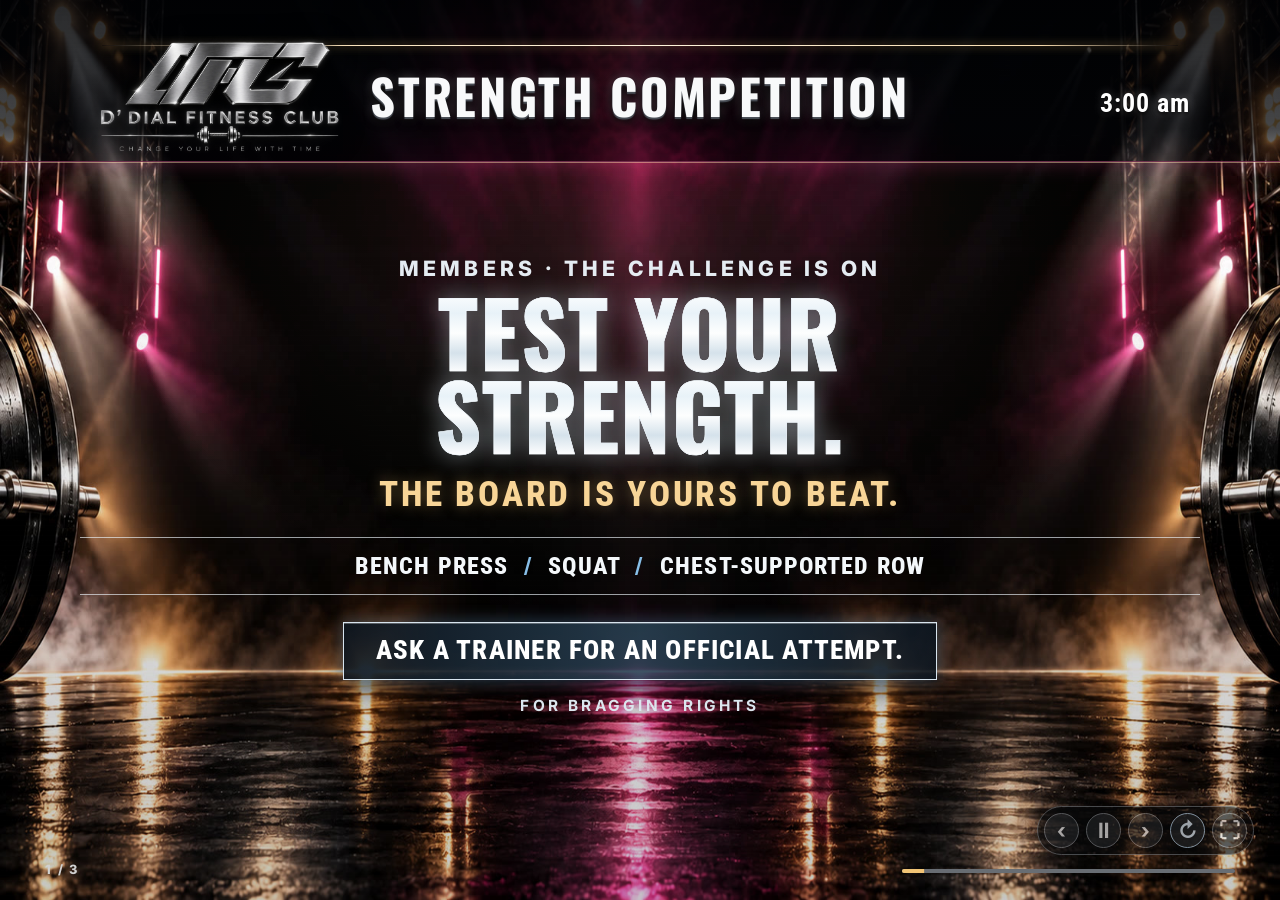
==== commit df185996: "Add Ancir bench result and in-page records refresh" ====
--- a/index.html
+++ b/index.html
@@ -9,7 +9,7 @@
   <link rel="preconnect" href="https://fonts.googleapis.com">
   <link rel="preconnect" href="https://fonts.gstatic.com" crossorigin>
   <link href="https://fonts.googleapis.com/css2?family=Barlow+Semi+Condensed:wght@600;700;800&family=Inter:wght@500;600;700;800&family=Oswald:wght@500;600;700&family=Roboto+Condensed:wght@500;600;700;800;900&display=swap" rel="stylesheet">
-  <link rel="stylesheet" href="styles.css?v=challenge-3">
+  <link rel="stylesheet" href="styles.css?v=challenge-4">
 </head>
 <body>
   <video id="arenaVideo" class="arena-video" autoplay muted loop playsinline preload="metadata" poster="assets/ddial-arena-poster.jpg" aria-hidden="true" tabindex="-1">
@@ -25,14 +25,16 @@
     <time class="clock" id="clock">--:--</time>
   </header>
   <main class="board-shell"><div id="slideStage" class="slide-stage" aria-live="polite"></div></main>
-  <footer class="footer-bar"><span id="slideLabel">1 / 2</span><div class="progress-track"><div id="progressBar" class="progress-bar"></div></div></footer>
+  <footer class="footer-bar"><span id="slideLabel">1 / 3</span><div class="progress-track"><div id="progressBar" class="progress-bar"></div></div></footer>
   <div class="control-panel" id="controls" aria-label="Leaderboard controls">
     <button class="control-btn" id="prevBtn" title="Previous slide" aria-label="Previous slide">‹</button>
     <button class="control-btn" id="pauseBtn" title="Pause playback" aria-label="Pause playback">Ⅱ</button>
     <button class="control-btn" id="nextBtn" title="Next slide" aria-label="Next slide">›</button>
+    <button class="control-btn refresh-btn" id="refreshBtn" title="Load latest published records" aria-label="Refresh board records">↻</button>
     <button class="control-btn" id="fullscreenBtn" title="Fullscreen" aria-label="Fullscreen">⛶</button>
   </div>
-  <script src="assets/records.js?v=challenge-2"></script>
-  <script src="app.js?v=challenge-3"></script>
+  <span id="refreshStatus" class="visually-hidden" role="status" aria-live="polite"></span>
+  <script src="assets/records.js?v=challenge-4"></script>
+  <script src="app.js?v=challenge-4"></script>
 </body>
 </html>
--- a/styles.css
+++ b/styles.css
@@ -106,10 +106,13 @@
 .footer-bar { position: relative; z-index: 3; height: 5.5vh; display: flex; align-items: center; justify-content: space-between; padding: 0 3.5vw; color: #d1d1d0; font: 800 clamp(11px, 1vw, 20px)/1 var(--ui); letter-spacing: .15em; }
 .progress-track { width: min(26vw, 360px); height: 4px; border-radius: 8px; background: #686d73; overflow: hidden; }
 .progress-bar { display: block; width: 100%; height: 100%; transform-origin: left; transform: scaleX(0); background: var(--gold); }
-.control-panel { position: fixed; z-index: 20; right: 2vw; bottom: 5vh; display: flex; gap: 7px; padding: 6px; border: 1px solid #666b70; border-radius: 999px; background: #08090be8; opacity: .2; transition: opacity .2s; }
+.control-panel { position: fixed; z-index: 20; right: 2vw; bottom: 5vh; display: flex; gap: 7px; padding: 6px; border: 1px solid #666b70; border-radius: 999px; background: #08090be8; opacity: .66; transition: opacity .2s; }
 .control-panel:hover, .control-panel:focus-within { opacity: 1; }
 .control-btn { cursor: pointer; width: 35px; height: 35px; border-radius: 50%; border: 1px solid #787d82; background: #212326; color: #f3f3f3; font: 700 21px/1 var(--ui); }
 .control-btn:hover { color: var(--gold); border-color: var(--gold); }
+.refresh-btn { border-color: #b8d2e8; color: #e9f5ff; }
+.refresh-btn:disabled { cursor: wait; opacity: .6; }
+.visually-hidden { position: absolute; width: 1px; height: 1px; padding: 0; margin: -1px; overflow: hidden; clip: rect(0,0,0,0); white-space: nowrap; border: 0; }
 @media (max-width: 1050px) {
   .topbar { grid-template-columns: 19% 1fr 18%; }
   .winner-lifts { display: none; }
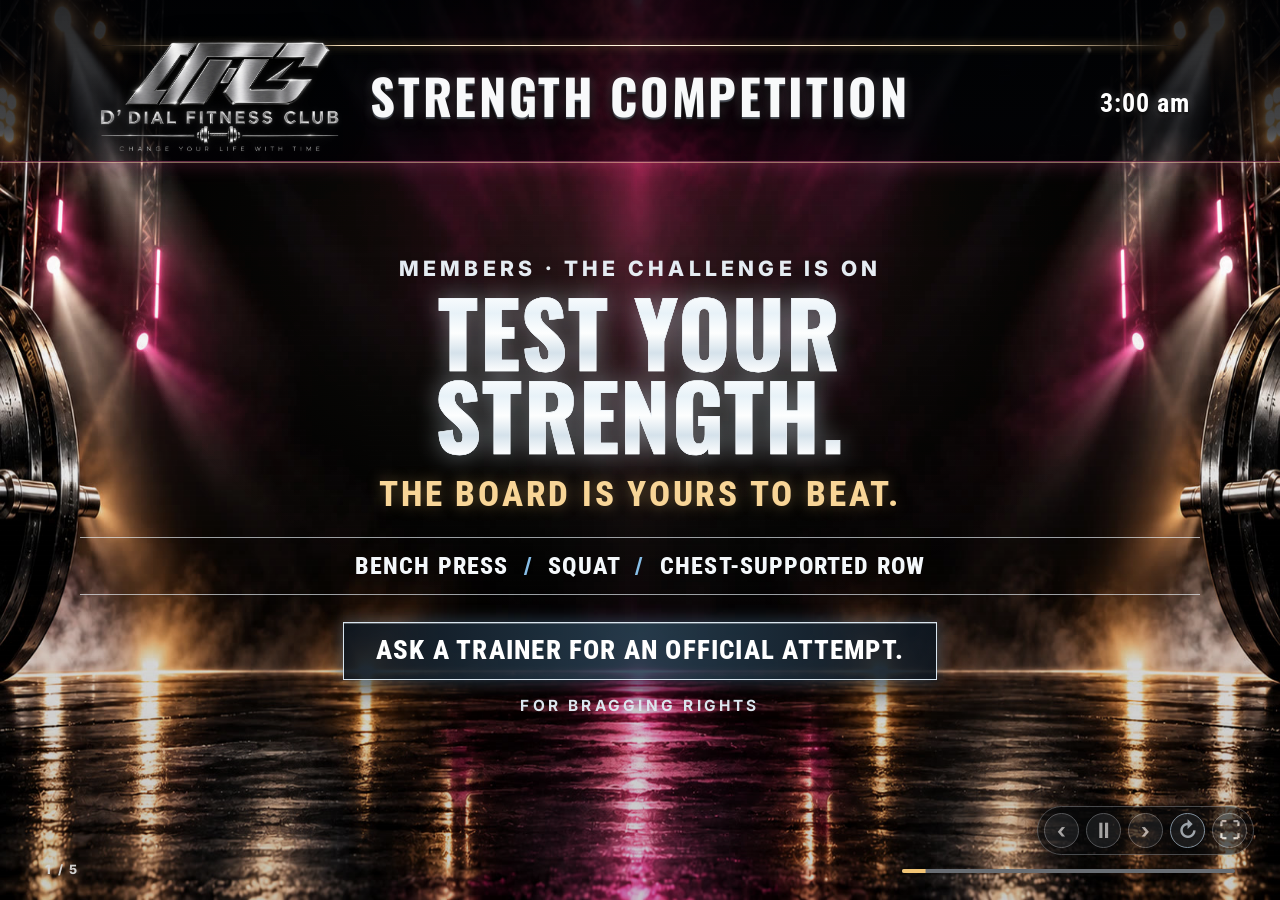
==== commit 5cb92d88: "Add competition information slides and update operating guide" ====
--- a/index.html
+++ b/index.html
@@ -9,7 +9,7 @@
   <link rel="preconnect" href="https://fonts.googleapis.com">
   <link rel="preconnect" href="https://fonts.gstatic.com" crossorigin>
   <link href="https://fonts.googleapis.com/css2?family=Barlow+Semi+Condensed:wght@600;700;800&family=Inter:wght@500;600;700;800&family=Oswald:wght@500;600;700&family=Roboto+Condensed:wght@500;600;700;800;900&display=swap" rel="stylesheet">
-  <link rel="stylesheet" href="styles.css?v=challenge-4">
+  <link rel="stylesheet" href="styles.css?v=challenge-5">
 </head>
 <body>
   <video id="arenaVideo" class="arena-video" autoplay muted loop playsinline preload="metadata" poster="assets/ddial-arena-poster.jpg" aria-hidden="true" tabindex="-1">
@@ -25,7 +25,7 @@
     <time class="clock" id="clock">--:--</time>
   </header>
   <main class="board-shell"><div id="slideStage" class="slide-stage" aria-live="polite"></div></main>
-  <footer class="footer-bar"><span id="slideLabel">1 / 3</span><div class="progress-track"><div id="progressBar" class="progress-bar"></div></div></footer>
+  <footer class="footer-bar"><span id="slideLabel">1 / 5</span><div class="progress-track"><div id="progressBar" class="progress-bar"></div></div></footer>
   <div class="control-panel" id="controls" aria-label="Leaderboard controls">
     <button class="control-btn" id="prevBtn" title="Previous slide" aria-label="Previous slide">‹</button>
     <button class="control-btn" id="pauseBtn" title="Pause playback" aria-label="Pause playback">Ⅱ</button>
@@ -35,6 +35,6 @@
   </div>
   <span id="refreshStatus" class="visually-hidden" role="status" aria-live="polite"></span>
   <script src="assets/records.js?v=challenge-4"></script>
-  <script src="app.js?v=challenge-4"></script>
+  <script src="app.js?v=challenge-5"></script>
 </body>
 </html>
--- a/styles.css
+++ b/styles.css
@@ -809,3 +809,80 @@
 @media (prefers-reduced-motion: reduce) {
   .slide.active .intro-copy > * { animation: none; }
 }
+
+/* Competition guidance: silver arena panels sized for the gym TV. */
+body[data-slide-kind="info"] .topbar h1 { font-size: clamp(27px, 3.1vw, 60px); }
+.info-scene {
+  display: grid;
+  place-items: center;
+  padding: 2.2vh 5vw 5vh;
+}
+.info-steps, .info-rules {
+  position: relative;
+  z-index: 1;
+  width: min(85%, 1080px);
+  margin: 0;
+  padding: 0;
+  list-style: none;
+}
+.info-steps { display: grid; gap: clamp(7px, 1.25vh, 14px); }
+.info-steps li, .info-rules li {
+  color: #f7faff;
+  border: 1px solid rgba(218,234,247,.74);
+  background: linear-gradient(110deg, rgba(36,49,62,.96), rgba(6,9,15,.94) 34%, rgba(10,16,24,.93));
+  box-shadow: inset 0 1px rgba(255,255,255,.22), 0 0 12px rgba(188,218,242,.2), 0 12px 25px rgba(0,0,0,.55);
+  font-family: var(--records);
+  font-weight: 800;
+  text-transform: uppercase;
+  letter-spacing: .022em;
+}
+.info-steps li {
+  min-height: clamp(65px, 9.7vh, 108px);
+  display: flex;
+  align-items: center;
+  gap: clamp(15px, 2.1vw, 32px);
+  padding: .7vh 2.3vw;
+  font-size: clamp(23px, 2.15vw, 42px);
+  line-height: 1.08;
+}
+.info-number {
+  flex: 0 0 auto;
+  color: #ffe2a3;
+  font: 700 clamp(30px, 3.3vw, 64px)/1 var(--display);
+}
+.info-rules {
+  display: grid;
+  grid-template-columns: repeat(2, minmax(0, 1fr));
+  gap: clamp(12px, 2vh, 24px);
+}
+.info-rules li {
+  min-height: clamp(105px, 17vh, 180px);
+  display: grid;
+  place-items: center;
+  padding: 1.3vh 1.8vw;
+  text-align: center;
+  font-size: clamp(24px, 2.05vw, 40px);
+  line-height: 1.12;
+  text-wrap: balance;
+}
+.info-rules li span { color: #ffe2a3; }
+.info-rules li:last-child { color: #ffe2a3; }
+.slide.active .info-steps li, .slide.active .info-rules li { animation: infoReveal .45s ease-out both; }
+.slide.active .info-steps li:nth-child(2), .slide.active .info-rules li:nth-child(2) { animation-delay: .08s; }
+.slide.active .info-steps li:nth-child(3), .slide.active .info-rules li:nth-child(3) { animation-delay: .16s; }
+.slide.active .info-steps li:nth-child(4), .slide.active .info-rules li:nth-child(4) { animation-delay: .24s; }
+.slide.active .info-steps li:nth-child(5), .slide.active .info-rules li:nth-child(5) { animation-delay: .32s; }
+.slide.active .info-rules li:nth-child(6) { animation-delay: .4s; }
+@keyframes infoReveal { from { opacity: 0; transform: translateY(8px); } to { opacity: 1; transform: translateY(0); } }
+@media (max-width: 700px) {
+  body[data-slide-kind="info"] .topbar h1 { font-size: clamp(17px, 3.7vw, 25px); }
+  .info-scene { display: block; padding: 35px 5vw 50px; overflow: auto; }
+  .info-steps, .info-rules { width: 100%; }
+  .info-steps li { min-height: 85px; padding: 13px; gap: 13px; font-size: clamp(20px, 5.2vw, 29px); }
+  .info-number { font-size: clamp(29px, 7vw, 43px); }
+  .info-rules { grid-template-columns: 1fr; gap: 12px; }
+  .info-rules li { min-height: 105px; padding: 14px; font-size: clamp(22px, 5.5vw, 30px); }
+}
+@media (prefers-reduced-motion: reduce) {
+  .slide.active .info-steps li, .slide.active .info-rules li { animation: none; }
+}
